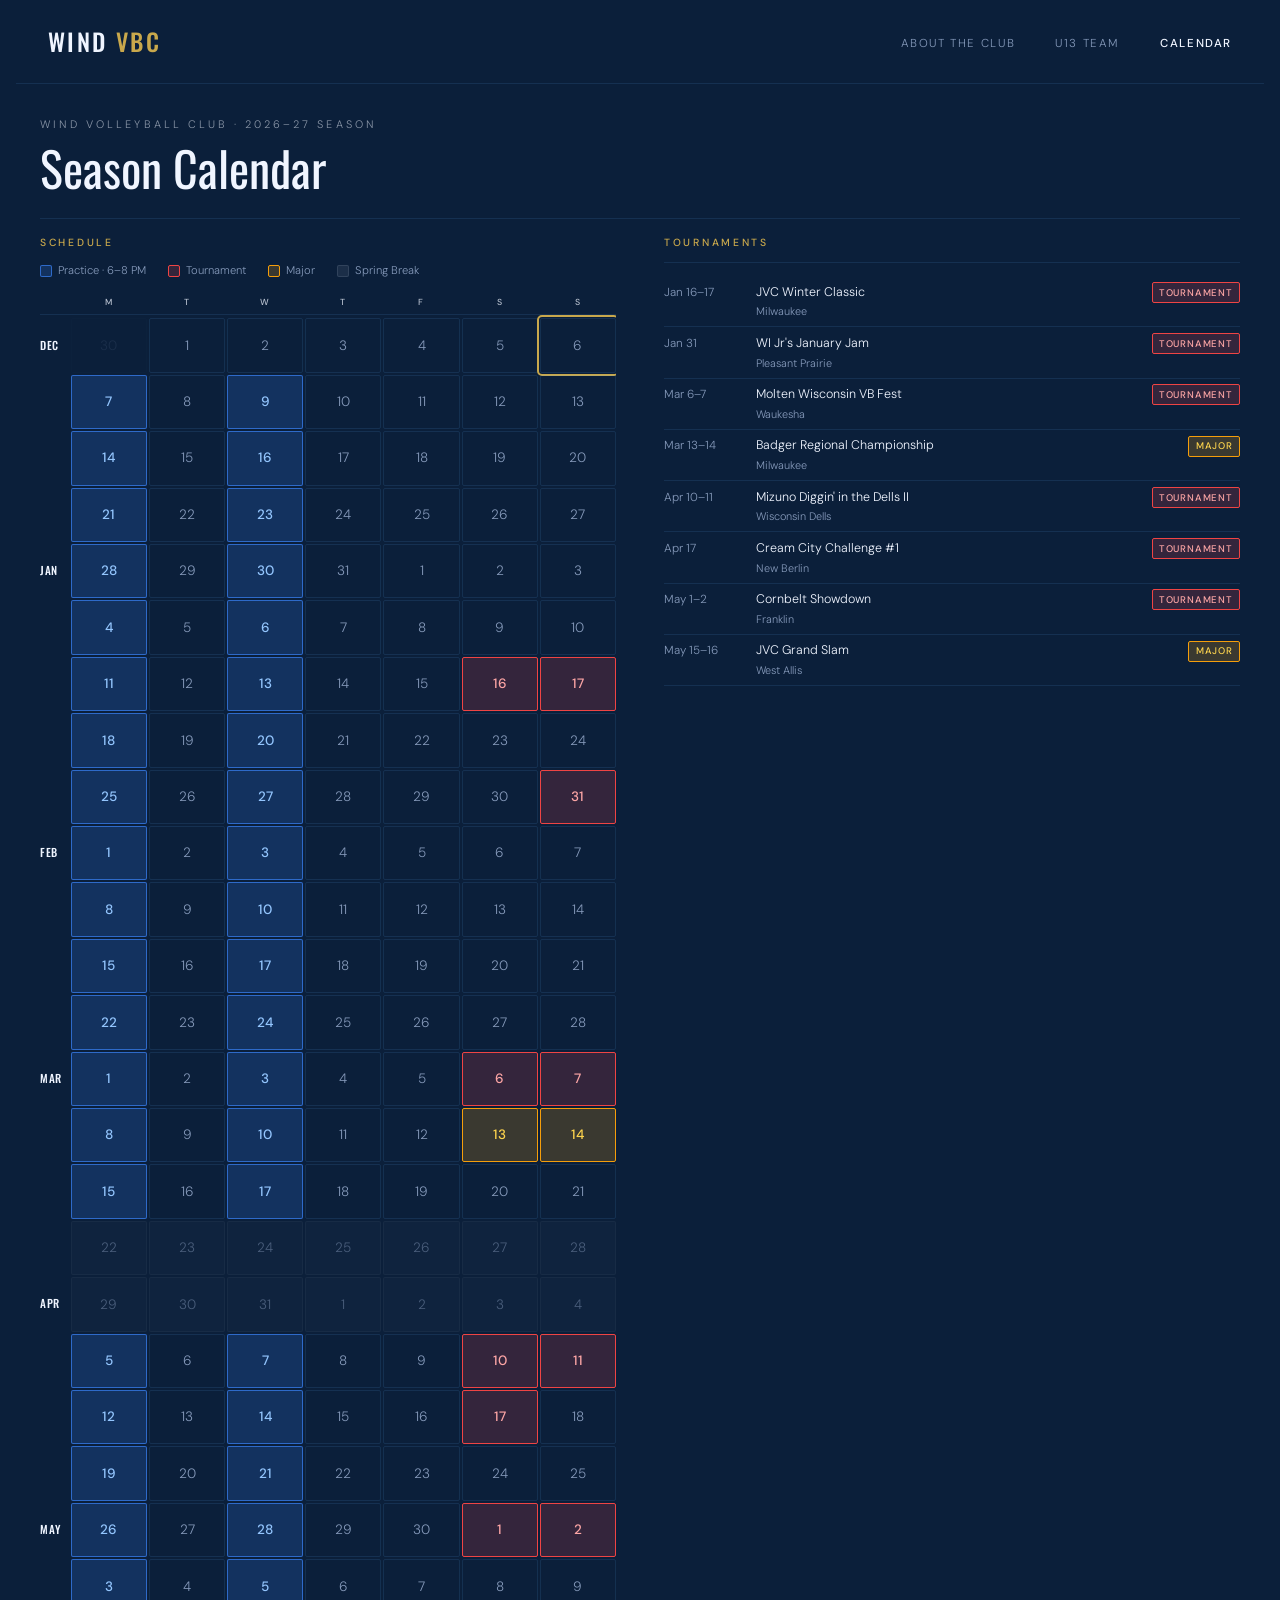
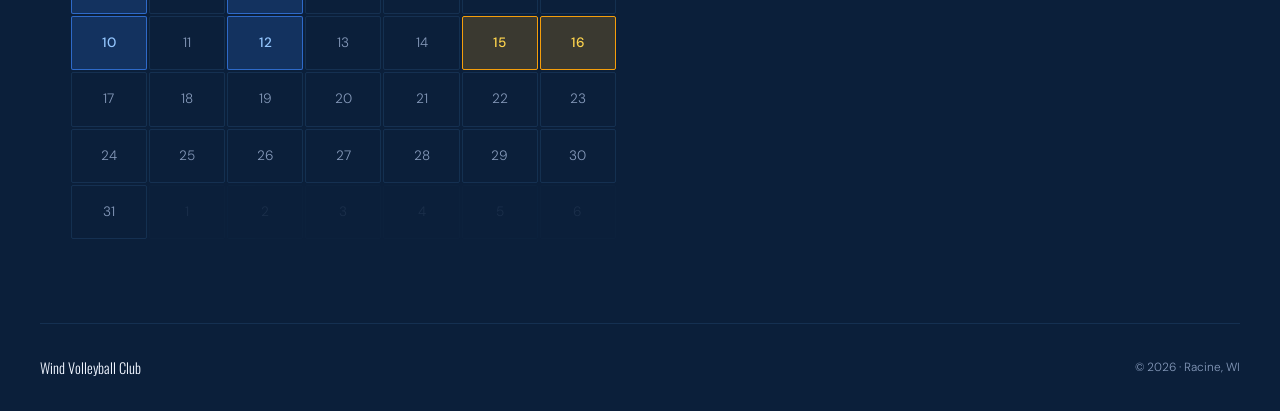
==== calendar.html @ 642daef9 "Add PWA support: installable app, offline cache, icons Adds a web app manifest, service worker, and " ====
<!DOCTYPE html>
<html lang="en">
<head>
  <meta charset="UTF-8" />
  <meta name="viewport" content="width=device-width, initial-scale=1.0" />
  <title>Wind VBC · Calendar</title>
  <!-- App install (home screen) -->
  <link rel="manifest" href="/manifest.webmanifest">
  <meta name="theme-color" content="#0b1f3a">
  <link rel="icon" type="image/svg+xml" href="favicon.svg">
  <link rel="apple-touch-icon" href="/apple-touch-icon.png">
  <meta name="apple-mobile-web-app-capable" content="yes">
  <meta name="mobile-web-app-capable" content="yes">
  <meta name="apple-mobile-web-app-title" content="Wind VBC">
  <meta name="apple-mobile-web-app-status-bar-style" content="black">
  <meta name="claude:viewport-fit-sides" content="cover">
  <link rel="preconnect" href="https://fonts.googleapis.com">
  <link href="https://fonts.googleapis.com/css2?family=Oswald:wght@300;400;500&family=DM+Sans:wght@300;400;500&display=swap" rel="stylesheet">
</head>
<body>

<style>
:root {
  --bg:     #0b1f3a;
  --surf:   #0d2448;
  --ink:    #f0f5ff;
  --muted:  rgba(200,220,255,.65);
  --rule:   rgba(90,172,245,.12);
  --accent: #c9a84c;
  --prac:   rgba(59,130,246,.2);
  --prac-text: #93c5fd;
  --prac-border: rgba(59,130,246,.7);
  --tour:   rgba(239,68,68,.18);
  --tour-text: #fca5a5;
  --tour-border: #ef4444;
  --major:  rgba(245,158,11,.2);
  --major-text: #fcd34d;
  --major-border: #f59e0b;
  color-scheme: dark;
}

*, *::before, *::after { box-sizing: border-box; margin: 0; padding: 0; }
html, body { height: 100%; }
body {
  background: var(--bg);
  color: var(--ink);
  font-family: 'DM Sans', system-ui, sans-serif;
  font-weight: 300;
  line-height: 1.6;
  padding-left: max(16px, env(safe-area-inset-left, 0px));
  padding-right: max(16px, env(safe-area-inset-right, 0px));
  padding-block: 0;
}

/* NAV */
nav {
  display: flex; align-items: center; justify-content: space-between;
  border-bottom: 1px solid var(--rule);
  position: sticky; top: env(safe-area-inset-top, 0px); z-index: 100;
  background: var(--bg);
  margin-left: max(-16px, calc(-1 * env(safe-area-inset-left, 0px)));
  margin-right: max(-16px, calc(-1 * env(safe-area-inset-right, 0px)));
  padding: 1.4rem max(2rem, env(safe-area-inset-left, 0px));
  padding-left: max(2rem, env(safe-area-inset-left, 0px));
  padding-right: max(2rem, env(safe-area-inset-right, 0px));
}
.nav-logo {
  font-family: 'Oswald', sans-serif;
  font-size: 1.5rem; font-weight: 500; letter-spacing: .1em;
  text-transform: uppercase;
  color: var(--ink); text-decoration: none;
}
.nav-logo span { color: var(--accent); }
.nav-links { display: flex; gap: 2.5rem; list-style: none; align-items: center; }
.nav-links a {
  font-size: .72rem; letter-spacing: .14em; text-transform: uppercase;
  text-decoration: none; color: var(--muted); transition: color .2s;
}
.nav-links a:hover { color: var(--ink); }
.nav-links a.active { color: var(--ink); font-weight: 500; }
.nav-toggle {
  display: none; flex-direction: column; gap: 5px;
  width: 1.8rem; height: 1.8rem; background: none; border: none; cursor: pointer;
}
.nav-toggle span {
  display: block; height: 1.5px; background: var(--ink); border-radius: 1px;
  transition: transform .25s, opacity .25s;
}
.nav-toggle.open span:nth-child(1) { transform: translateY(6.5px) rotate(45deg); }
.nav-toggle.open span:nth-child(2) { opacity: 0; }
.nav-toggle.open span:nth-child(3) { transform: translateY(-6.5px) rotate(-45deg); }
@media (max-width: 560px) {
  .nav-toggle { display: flex; }
  .nav-links {
    display: none; flex-direction: column; gap: 0;
    position: absolute; top: 100%; left: 0; right: 0;
    background: var(--bg); border-bottom: 1px solid var(--rule);
    padding: .5rem 0;
  }
  .nav-links.open { display: flex; }
  .nav-links li { width: 100%; }
  .nav-links a { display: block; padding: .8rem 2rem; }
}
/* LAYOUT */
.wrap { max-width: 1200px; margin: 0 auto; }
.main-grid {
  display: grid;
  grid-template-columns: 1fr 1fr;
  gap: 3rem;
  align-items: start;
}
@media (max-width: 760px) {
  .main-grid { grid-template-columns: 1fr; gap: 0; }
}

/* HERO */
.hero {
  padding: 2rem 0 1.5rem;
  border-bottom: 1px solid var(--rule);
}
.eyebrow {
  font-size: .68rem; letter-spacing: .28em; text-transform: uppercase;
  color: var(--ink); opacity: .55; margin-bottom: .6rem;
}
.hero-title {
  font-family: 'Oswald', sans-serif;
  font-size: clamp(2rem, 5vw, 3rem);
  font-weight: 400; line-height: 1.05;
  color: var(--ink);
  text-wrap: balance;
}

/* CONTENT */
.content { padding-block: 1rem 3rem; }

/* SECTION LABEL */
.section-label {
  font-size: .65rem; letter-spacing: .26em; text-transform: uppercase;
  color: var(--accent); margin-bottom: .7rem; font-weight: 500;
}

/* LEGEND */
.legend {
  display: flex; flex-wrap: wrap; gap: .3rem 1.4rem;
  margin-bottom: .8rem;
  font-size: .7rem; color: var(--muted); align-items: center;
}
.legend-item { display: flex; align-items: center; gap: .35rem; }
.legend-swatch { width: .75rem; height: .75rem; border-radius: 2px; flex-shrink: 0; }
.ls-prac  { background: var(--prac);  border: 1px solid var(--prac-border); }
.ls-tour  { background: var(--tour);  border: 1px solid var(--tour-border); }
.ls-major { background: var(--major); border: 1px solid var(--major-border); }
.ls-sb    { background: rgba(100,116,139,.18); border: 1px solid rgba(100,116,139,.3); }

/* CALENDAR CARD */
.cal-card {
  background: transparent;
  margin-bottom: 2rem;
}
.cal-inner { padding: 0; overflow-x: auto; }

.cal-hd-row {
  display: grid;
  grid-template-columns: 1.8rem repeat(7, minmax(0,1fr));
  gap: 2px;
  margin-bottom: 3px;
  border-bottom: 1px solid var(--rule);
  padding-bottom: 4px;
}
.cal-col-hd {
  font-size: .55rem; letter-spacing: .14em; text-transform: uppercase;
  color: var(--ink); font-weight: 500; text-align: center; padding: .1rem 0; opacity: .75;
}
.cal-grid {
  display: grid;
  grid-template-columns: 1.8rem repeat(7, minmax(0,1fr));
  gap: 2px;
  margin-bottom: 4px;
}
.cal-month-lbl {
  display: flex; align-items: center;
  font-family: 'Oswald', sans-serif; font-size: .7rem; font-weight: 500;
  color: var(--ink); letter-spacing: .06em; text-transform: uppercase;
}
.cal-cell {
  aspect-ratio: 7/5;
  display: flex; align-items: center; justify-content: center;
  border-radius: 2px;
  border: 1px solid var(--rule);
  font-size: clamp(.52rem, 1.2vw, .85rem);
  font-variant-numeric: tabular-nums;
  color: var(--muted);
  position: relative;
}
.cal-cell.out-range { opacity: .12; pointer-events: none; }
.cal-cell.spring-break { background: rgba(100,116,139,.1); border-color: rgba(100,116,139,.2); opacity: .5; }
.cal-cell.practice { background: var(--prac); color: var(--prac-text); border-color: var(--prac-border); font-weight: 500; }
.cal-cell.tournament { background: var(--tour); color: var(--tour-text); border: 1px solid var(--tour-border); font-weight: 500; }
.cal-cell.major { background: var(--major); color: var(--major-text); border: 1px solid var(--major-border); font-weight: 500; }
.cal-cell.today-cell { outline: 2px solid var(--accent); outline-offset: 1px; }

.cal-cell[data-tip] { cursor: default; }
.cal-cell[data-tip]:hover::after {
  content: attr(data-tip);
  position: absolute;
  top: calc(100% + 5px); left: 50%;
  transform: translateX(-50%);
  background: var(--bg); color: var(--ink);
  border: 1px solid var(--rule);
  font-size: .65rem; font-family: 'DM Sans', sans-serif; font-weight: 400;
  white-space: nowrap; padding: .25rem .5rem;
  border-radius: 2px; z-index: 20; pointer-events: none;
}

/* TOURNAMENT LIST */
.event-list { border-top: 1px solid var(--rule); padding-top: .8rem; margin-bottom: 2rem; }
.event-row {
  display: flex; align-items: baseline; gap: .75rem;
  padding: .35rem 0; border-bottom: 1px solid var(--rule); font-size: .78rem;
}
.event-date { min-width: 5rem; font-variant-numeric: tabular-nums; color: var(--muted); font-size: .73rem; flex-shrink: 0; }
.event-name { flex: 1; color: var(--ink); }
.event-city { display: block; font-size: .68rem; color: var(--muted); margin-top: .05rem; }
.event-badge {
  font-size: .6rem; font-weight: 500; letter-spacing: .08em; text-transform: uppercase;
  padding: .12rem .4rem; border-radius: 2px; flex-shrink: 0;
}
.badge-tour  { background: var(--tour);  color: var(--tour-text);  border: 1px solid var(--tour-border); }
.badge-major { background: var(--major); color: var(--major-text); border: 1px solid var(--major-border); }

/* FOOTER */
footer {
  border-top: 1px solid var(--rule); padding: 2rem 0;
  font-size: .74rem; color: var(--muted);
  display: flex; justify-content: space-between; align-items: center; flex-wrap: wrap; gap: .5rem;
}
.footer-logo { font-family: 'Oswald', sans-serif; font-size: .9rem; color: var(--ink); }
</style>

<nav>
  <a href="index.html" class="nav-logo">Wind<span> VBC</span></a>
  <button class="nav-toggle" id="navToggle" aria-label="Menu">
    <span></span><span></span><span></span>
  </button>
  <ul class="nav-links" id="navLinks">
    <li><a href="index.html">About the Club</a></li>
    <li><a href="team.html">U13 Team</a></li>
    <li><a href="calendar.html" class="active">Calendar</a></li>
  </ul>
</nav>

<div class="wrap">
  <div class="hero">
    <p class="eyebrow">Wind Volleyball Club · 2026–27 Season</p>
    <h1 class="hero-title">Season Calendar</h1>
  </div>

  <div class="content">
    <div class="main-grid">
      <div class="col-left">
        <p class="section-label">Schedule</p>
        <div class="legend">
          <span class="legend-item"><span class="legend-swatch ls-prac"></span>Practice · 6–8 PM</span>
          <span class="legend-item"><span class="legend-swatch ls-tour"></span>Tournament</span>
          <span class="legend-item"><span class="legend-swatch ls-major"></span>Major</span>
          <span class="legend-item"><span class="legend-swatch ls-sb"></span>Spring Break</span>
        </div>
        <div class="cal-card">
          <div class="cal-inner">
            <div class="cal-hd-row" id="cal-hd"></div>
            <div class="cal-grid" id="cal"></div>
          </div>
        </div>
      </div>

      <div class="col-right">
        <p class="section-label">Tournaments</p>
        <div class="event-list" id="event-rows"></div>
      </div>
    </div>
  </div>

  <footer>
    <span class="footer-logo">Wind Volleyball Club</span>
    <span>© 2026 · Racine, WI</span>
  </footer>
</div>

<script>
  const toggle = document.getElementById('navToggle');
  const navLinks = document.getElementById('navLinks');
  toggle.addEventListener('click', () => {
    toggle.classList.toggle('open');
    navLinks.classList.toggle('open');
  });

  const MON = ['Jan','Feb','Mar','Apr','May','Jun','Jul','Aug','Sep','Oct','Nov','Dec'];

  const PRAC_SET = new Set([
    '2026-12-07','2026-12-09','2026-12-14','2026-12-16',
    '2026-12-21','2026-12-23','2026-12-28','2026-12-30',
    '2027-01-04','2027-01-06','2027-01-11','2027-01-13',
    '2027-01-18','2027-01-20','2027-01-25','2027-01-27',
    '2027-02-01','2027-02-03','2027-02-08','2027-02-10',
    '2027-02-15','2027-02-17','2027-02-22','2027-02-24',
    '2027-03-01','2027-03-03','2027-03-08','2027-03-10',
    '2027-03-15','2027-03-17',
    '2027-04-05','2027-04-07','2027-04-12','2027-04-14',
    '2027-04-19','2027-04-21','2027-04-26','2027-04-28',
    '2027-05-03','2027-05-05','2027-05-10','2027-05-12',
  ]);

  const TOURNAMENTS = [
    { name: 'JVC Winter Classic',             start: '2027-01-16', end: '2027-01-17', major: false, city: 'Milwaukee' },
    { name: "WI Jr's January Jam",            start: '2027-01-31', end: '2027-01-31', major: false, city: 'Pleasant Prairie' },
    { name: 'Molten Wisconsin VB Fest',       start: '2027-03-06', end: '2027-03-07', major: false, city: 'Waukesha' },
    { name: 'Badger Regional Championship',   start: '2027-03-13', end: '2027-03-14', major: true,  city: 'Milwaukee' },
    { name: "Mizuno Diggin' in the Dells II", start: '2027-04-10', end: '2027-04-11', major: false, city: 'Wisconsin Dells' },
    { name: 'Cream City Challenge #1',        start: '2027-04-17', end: '2027-04-17', major: false, city: 'New Berlin' },
    { name: 'Cornbelt Showdown',              start: '2027-05-01', end: '2027-05-02', major: false, city: 'Franklin' },
    { name: 'JVC Grand Slam',                 start: '2027-05-15', end: '2027-05-16', major: true,  city: 'West Allis' },
  ];

  function pdate(s) { return new Date(s + 'T12:00:00'); }
  function fmt(d) {
    return d.getFullYear() + '-' +
      String(d.getMonth()+1).padStart(2,'0') + '-' +
      String(d.getDate()).padStart(2,'0');
  }

  const TMAP = new Map();
  for (const t of TOURNAMENTS) {
    const s = pdate(t.start), e = pdate(t.end);
    for (const d = new Date(s); d <= e; d.setDate(d.getDate()+1)) TMAP.set(fmt(d), t);
  }

  const TODAY = fmt(new Date());

  function inSeason(m, y) {
    return (m === 11 && y === 2026) || (m >= 0 && m <= 4 && y === 2027);
  }

  function render() {
    document.getElementById('cal-hd').innerHTML =
      '<div></div>' + ['M','T','W','T','F','S','S'].map(d =>
        `<div class="cal-col-hd">${d}</div>`).join('');

    const cal = document.getElementById('cal');
    const calStart = pdate('2026-11-30');
    const calEnd   = pdate('2027-06-06');
    const labeled  = new Set();
    const cur = new Date(calStart);
    let html = '';

    while (cur <= calEnd) {
      const days = [];
      for (let i = 0; i < 7; i++) {
        const d = new Date(cur); d.setDate(d.getDate() + i); days.push(d);
      }

      let rowLabel = '';
      for (const d of days) {
        const m = d.getMonth(), y = d.getFullYear();
        if (inSeason(m, y) && d.getDate() === 1) {
          const key = m + '_' + y;
          if (!labeled.has(key)) { rowLabel = MON[m]; labeled.add(key); }
          break;
        }
      }
      html += rowLabel ? `<div class="cal-month-lbl">${rowLabel}</div>` : '<div></div>';

      for (const d of days) {
        const ds = fmt(d);
        const m = d.getMonth(), y = d.getFullYear();
        const active = inSeason(m, y);
        let cls = 'cal-cell', tip = '';

        if (!active) {
          cls += ' out-range';
        } else if (ds >= '2027-03-22' && ds <= '2027-04-04') {
          cls += ' spring-break'; tip = 'Spring Break';
        } else if (PRAC_SET.has(ds)) {
          cls += ' practice'; tip = 'Practice';
        } else if (TMAP.has(ds)) {
          const t = TMAP.get(ds);
          cls += t.major ? ' major' : ' tournament';
          tip = t.name;
        }
        if (ds === TODAY) cls += ' today-cell';

        const ta = tip ? ` data-tip="${tip}"` : '';
        html += `<div class="${cls}"${ta}>${d.getDate()}</div>`;
      }
      cur.setDate(cur.getDate() + 7);
    }
    cal.innerHTML = html;

    let evHtml = '';
    for (const t of TOURNAMENTS) {
      const s = pdate(t.start), e = pdate(t.end);
      const m1 = MON[s.getMonth()], m2 = MON[e.getMonth()];
      const d1 = s.getDate(), d2 = e.getDate();
      const dateStr = t.start === t.end
        ? `${m1} ${d1}`
        : m1 === m2 ? `${m1} ${d1}–${d2}` : `${m1} ${d1} – ${m2} ${d2}`;
      const bc = t.major ? 'badge-major' : 'badge-tour';
      const bl = t.major ? 'Major' : 'Tournament';
      evHtml += `<div class="event-row">
        <span class="event-date">${dateStr}</span>
        <span class="event-name">${t.name}<span class="event-city">${t.city}</span></span>
        <span class="event-badge ${bc}">${bl}</span>
      </div>`;
    }
    document.getElementById('event-rows').innerHTML = evHtml;
  }

  render();
</script>

<script>
  // Lets families install the site as an app and open it offline (see sw.js)
  if ("serviceWorker" in navigator) addEventListener("load", () => navigator.serviceWorker.register("/sw.js").catch(() => {}));
</script>
</body>
</html>
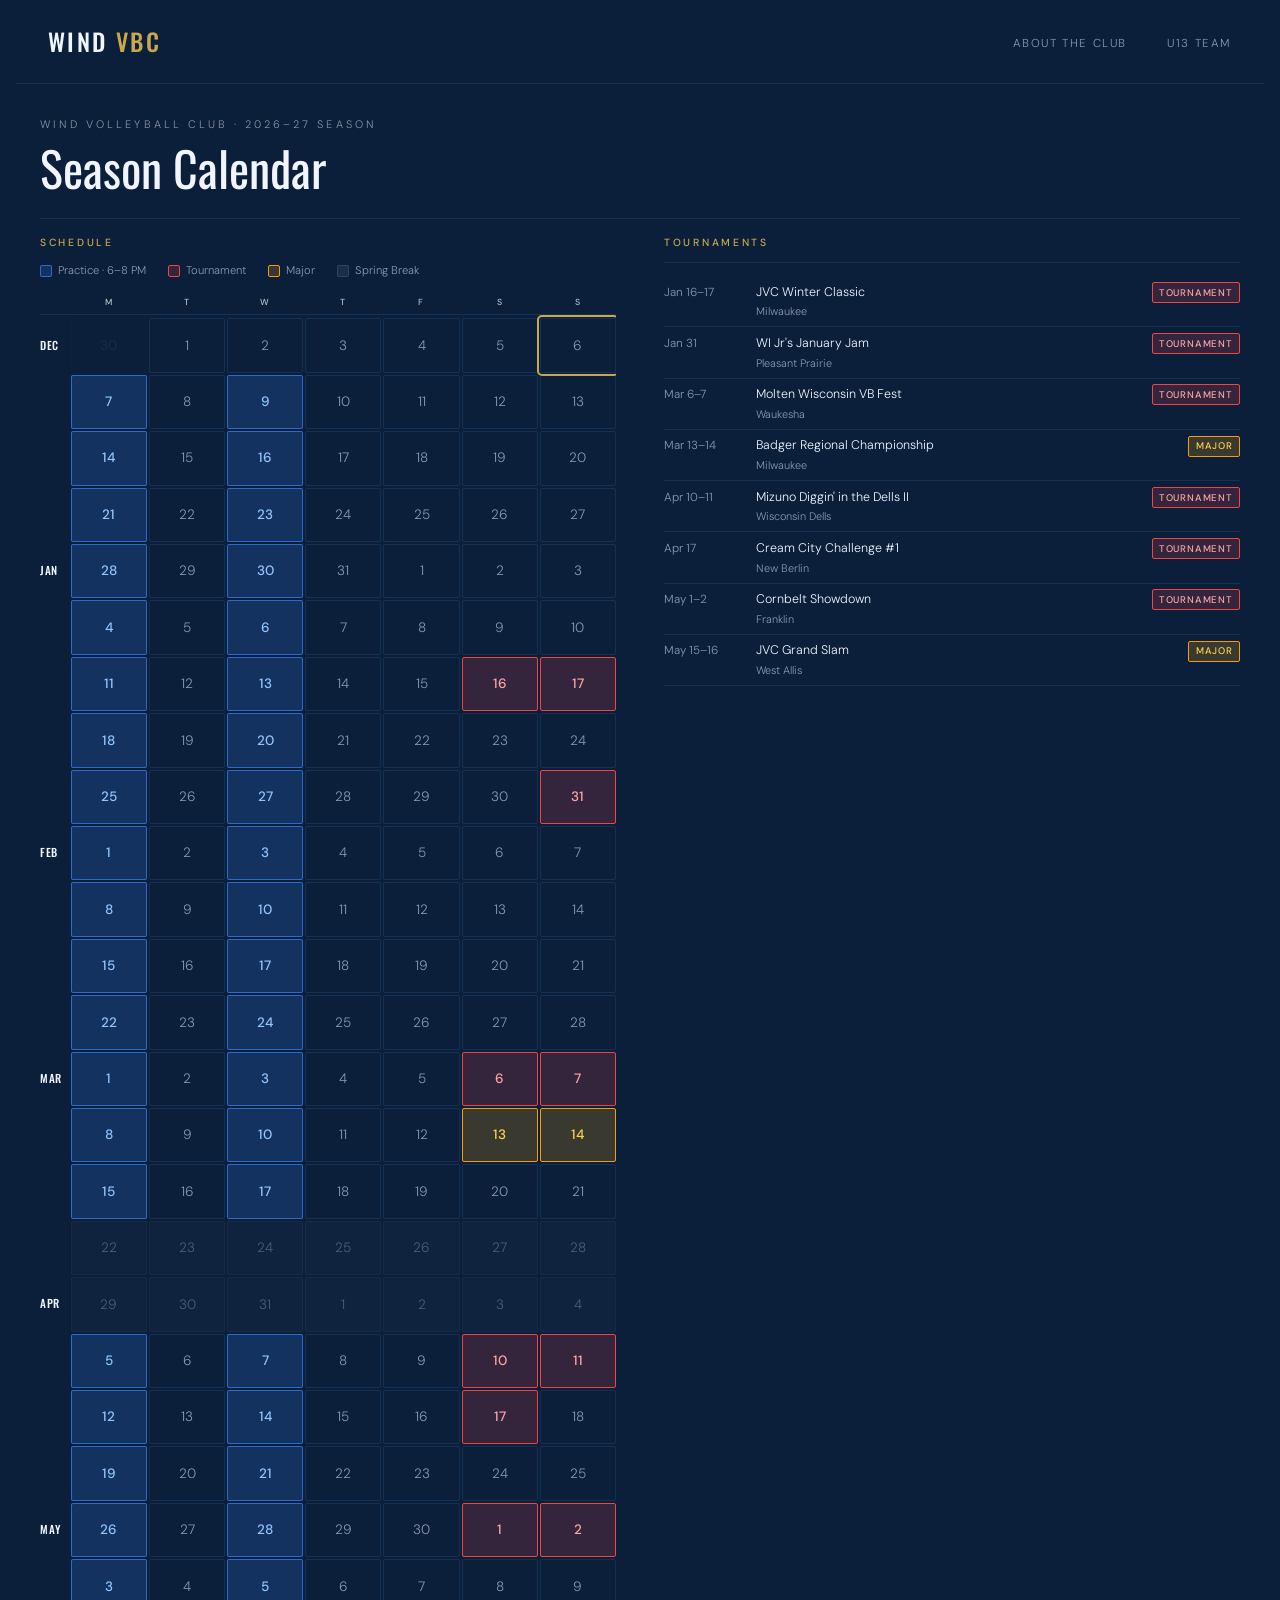
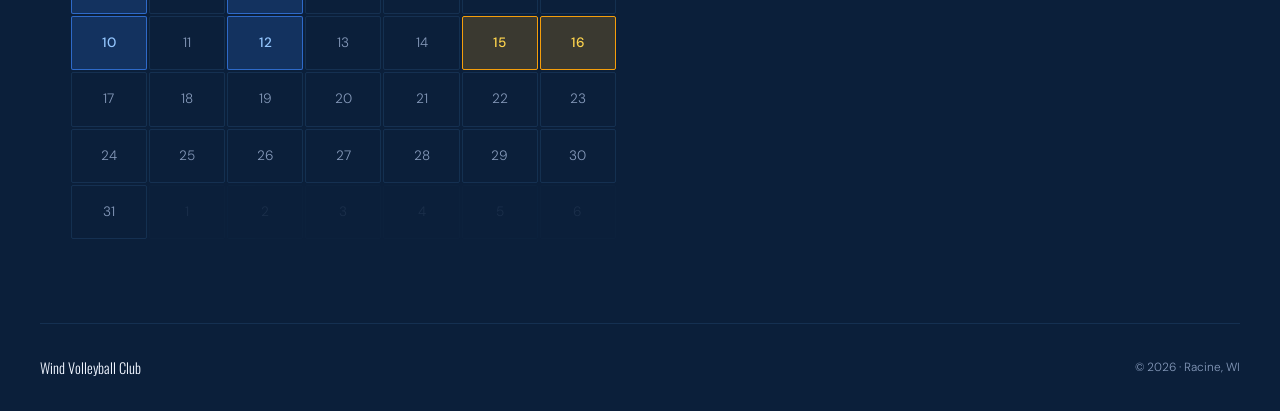
==== commit 160d5ec3: "Unify nav to two links on all pages: About the Club + U13 Team Co-Authored-By: Claude Sonnet 4.6 <no" ====
--- a/calendar.html
+++ b/calendar.html
@@ -245,7 +245,6 @@
   <ul class="nav-links" id="navLinks">
     <li><a href="index.html">About the Club</a></li>
     <li><a href="team.html">U13 Team</a></li>
-    <li><a href="calendar.html" class="active">Calendar</a></li>
   </ul>
 </nav>
 
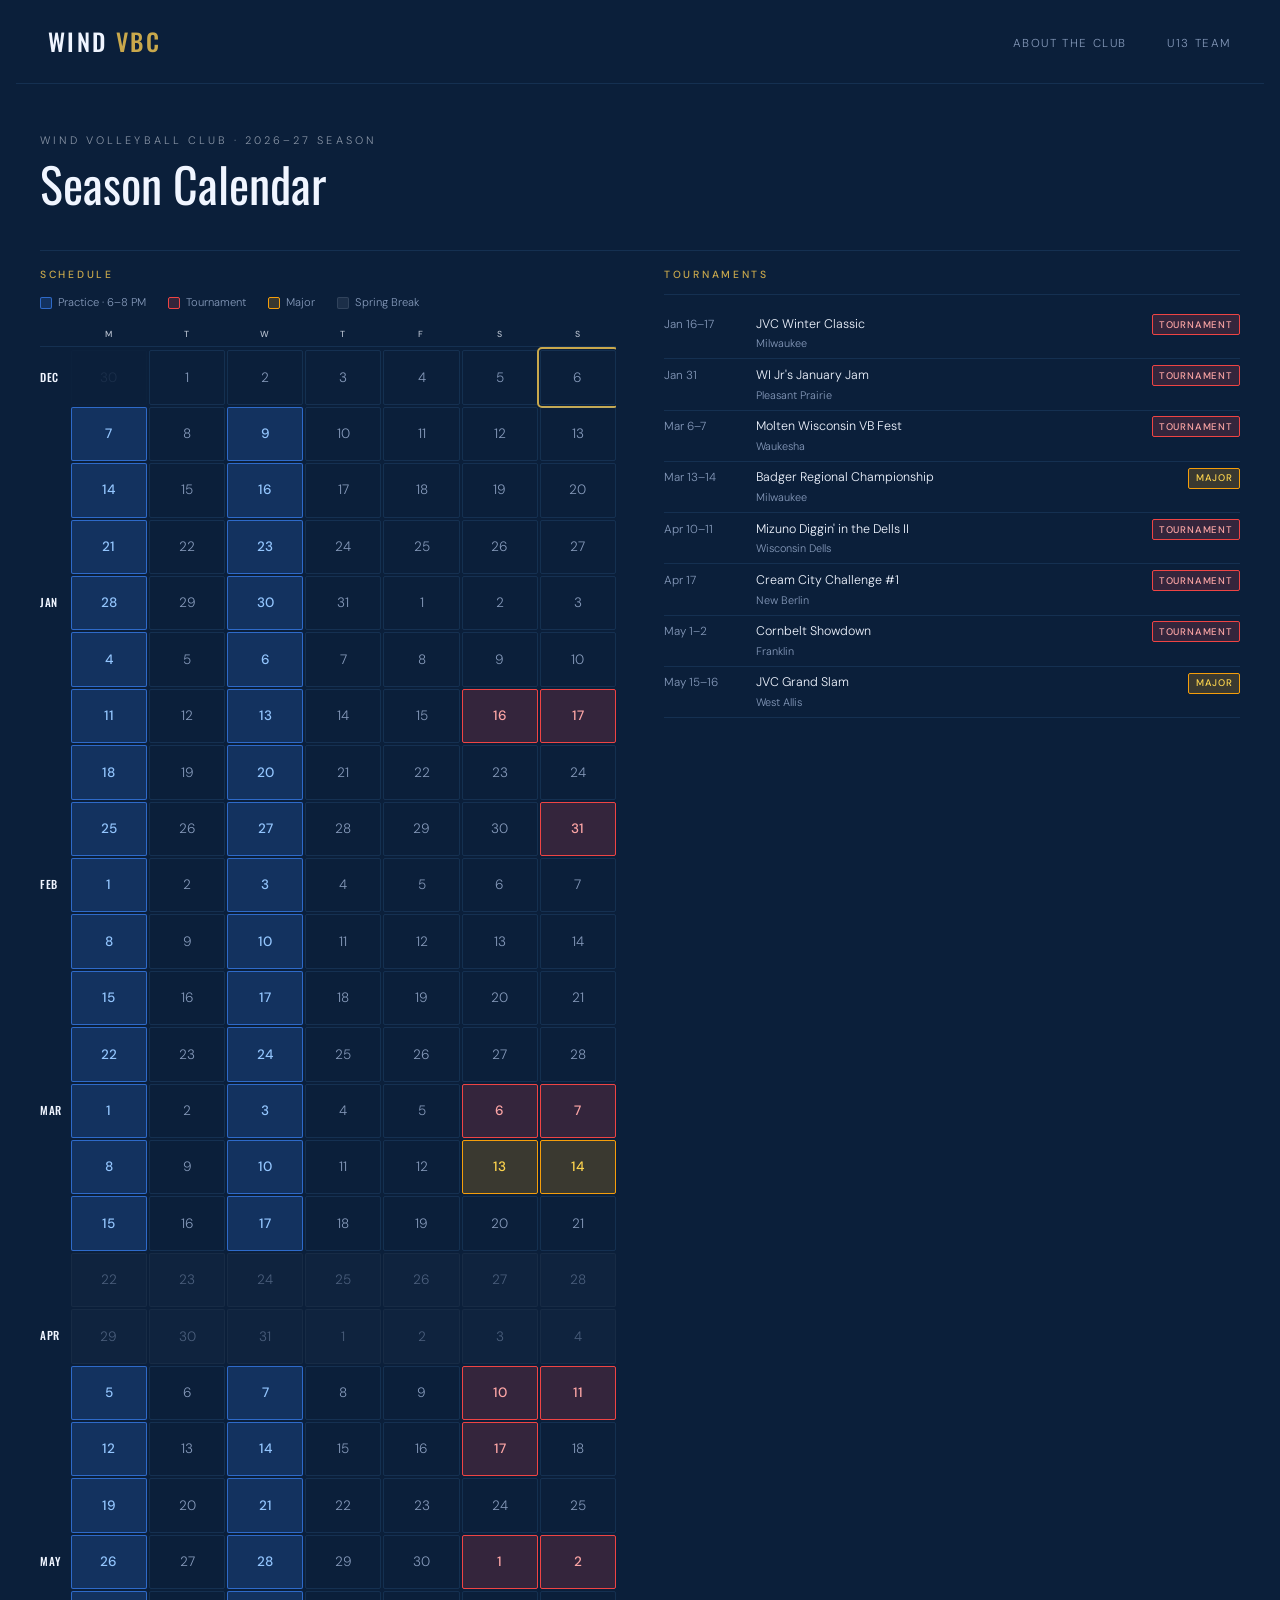
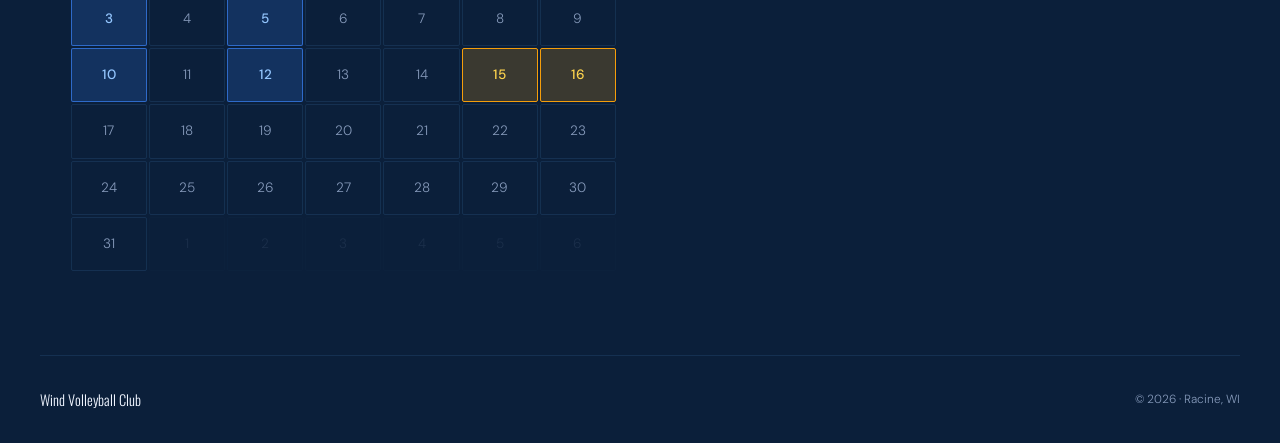
==== commit 54d22065: "Unify hero/page-header top padding across all pages Standardizes to 3rem top / 2.5rem bottom on desk" ====
--- a/calendar.html
+++ b/calendar.html
@@ -115,8 +115,11 @@
 
 /* HERO */
 .hero {
-  padding: 2rem 0 1.5rem;
+  padding: 3rem 0 2.5rem;
   border-bottom: 1px solid var(--rule);
+}
+@media (max-width: 560px) {
+  .hero { padding: 1.5rem 0 1.25rem; }
 }
 .eyebrow {
   font-size: .68rem; letter-spacing: .28em; text-transform: uppercase;
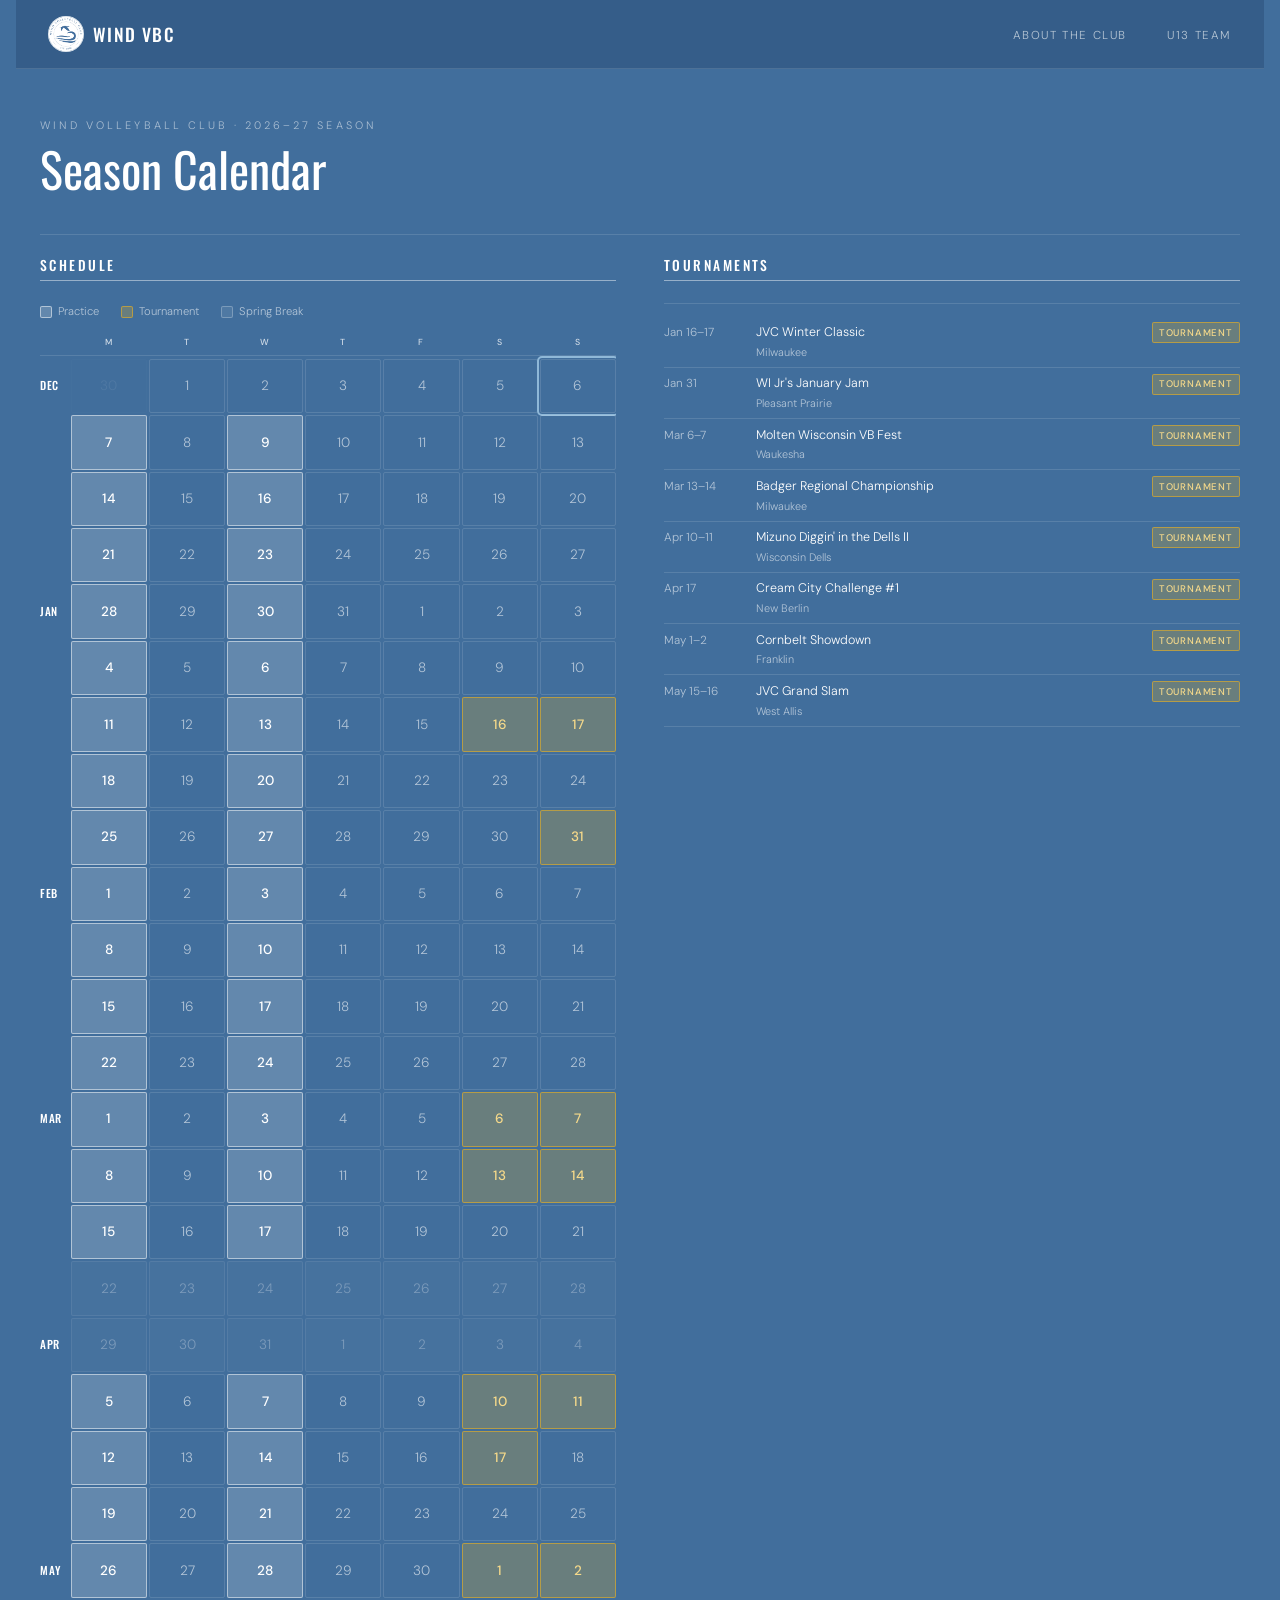
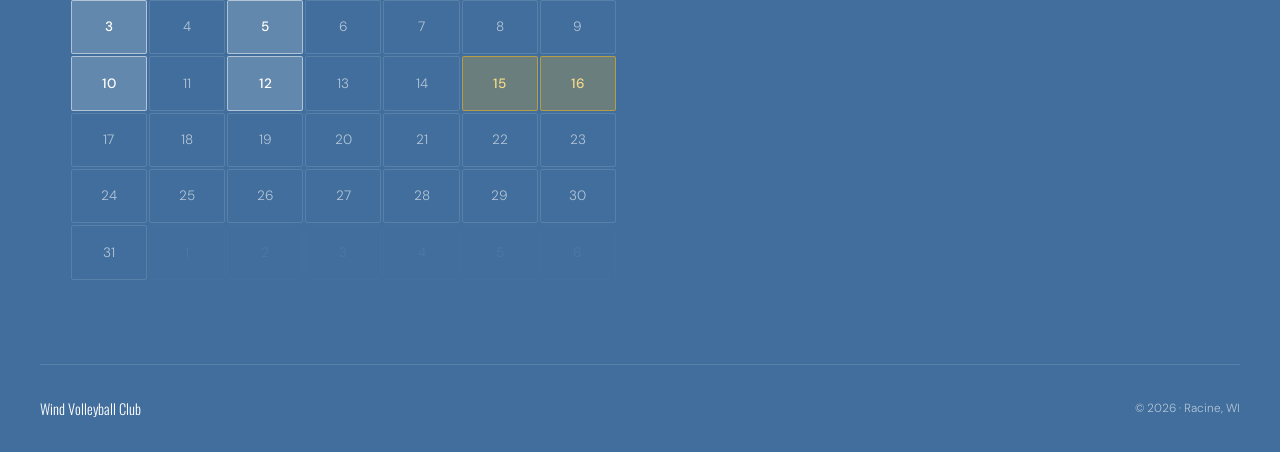
==== commit b53dce56: "Apply blue theme redesign with club logo Introduces a shared theme.css with the new medium-blue pale" ====
--- a/calendar.html
+++ b/calendar.html
@@ -4,9 +4,8 @@
   <meta charset="UTF-8" />
   <meta name="viewport" content="width=device-width, initial-scale=1.0" />
   <title>Wind VBC · Calendar</title>
-  <!-- App install (home screen) -->
   <link rel="manifest" href="/manifest.webmanifest">
-  <meta name="theme-color" content="#0b1f3a">
+  <meta name="theme-color" content="#416E9C">
   <link rel="icon" type="image/svg+xml" href="favicon.svg">
   <link rel="apple-touch-icon" href="/apple-touch-icon.png">
   <meta name="apple-mobile-web-app-capable" content="yes">
@@ -14,93 +13,19 @@
   <meta name="apple-mobile-web-app-title" content="Wind VBC">
   <meta name="apple-mobile-web-app-status-bar-style" content="black">
   <meta name="claude:viewport-fit-sides" content="cover">
-  <link rel="preconnect" href="https://fonts.googleapis.com">
-  <link href="https://fonts.googleapis.com/css2?family=Oswald:wght@300;400;500&family=DM+Sans:wght@300;400;500&display=swap" rel="stylesheet">
+  <link rel="stylesheet" href="theme.css">
 </head>
 <body>
 
 <style>
-:root {
-  --bg:     #0b1f3a;
-  --surf:   #0d2448;
-  --ink:    #f0f5ff;
-  --muted:  rgba(200,220,255,.65);
-  --rule:   rgba(90,172,245,.12);
-  --accent: #c9a84c;
-  --prac:   rgba(59,130,246,.2);
-  --prac-text: #93c5fd;
-  --prac-border: rgba(59,130,246,.7);
-  --tour:   rgba(239,68,68,.18);
-  --tour-text: #fca5a5;
-  --tour-border: #ef4444;
-  --major:  rgba(245,158,11,.2);
-  --major-text: #fcd34d;
-  --major-border: #f59e0b;
-  color-scheme: dark;
-}
-
 *, *::before, *::after { box-sizing: border-box; margin: 0; padding: 0; }
 html, body { height: 100%; }
 body {
-  background: var(--bg);
-  color: var(--ink);
-  font-family: 'DM Sans', system-ui, sans-serif;
-  font-weight: 300;
-  line-height: 1.6;
   padding-left: max(16px, env(safe-area-inset-left, 0px));
   padding-right: max(16px, env(safe-area-inset-right, 0px));
   padding-block: 0;
 }
 
-/* NAV */
-nav {
-  display: flex; align-items: center; justify-content: space-between;
-  border-bottom: 1px solid var(--rule);
-  position: sticky; top: env(safe-area-inset-top, 0px); z-index: 100;
-  background: var(--bg);
-  margin-left: max(-16px, calc(-1 * env(safe-area-inset-left, 0px)));
-  margin-right: max(-16px, calc(-1 * env(safe-area-inset-right, 0px)));
-  padding: 1.4rem max(2rem, env(safe-area-inset-left, 0px));
-  padding-left: max(2rem, env(safe-area-inset-left, 0px));
-  padding-right: max(2rem, env(safe-area-inset-right, 0px));
-}
-.nav-logo {
-  font-family: 'Oswald', sans-serif;
-  font-size: 1.5rem; font-weight: 500; letter-spacing: .1em;
-  text-transform: uppercase;
-  color: var(--ink); text-decoration: none;
-}
-.nav-logo span { color: var(--accent); }
-.nav-links { display: flex; gap: 2.5rem; list-style: none; align-items: center; }
-.nav-links a {
-  font-size: .72rem; letter-spacing: .14em; text-transform: uppercase;
-  text-decoration: none; color: var(--muted); transition: color .2s;
-}
-.nav-links a:hover { color: var(--ink); }
-.nav-links a.active { color: var(--ink); font-weight: 500; }
-.nav-toggle {
-  display: none; flex-direction: column; gap: 5px;
-  width: 1.8rem; height: 1.8rem; background: none; border: none; cursor: pointer;
-}
-.nav-toggle span {
-  display: block; height: 1.5px; background: var(--ink); border-radius: 1px;
-  transition: transform .25s, opacity .25s;
-}
-.nav-toggle.open span:nth-child(1) { transform: translateY(6.5px) rotate(45deg); }
-.nav-toggle.open span:nth-child(2) { opacity: 0; }
-.nav-toggle.open span:nth-child(3) { transform: translateY(-6.5px) rotate(-45deg); }
-@media (max-width: 560px) {
-  .nav-toggle { display: flex; }
-  .nav-links {
-    display: none; flex-direction: column; gap: 0;
-    position: absolute; top: 100%; left: 0; right: 0;
-    background: var(--bg); border-bottom: 1px solid var(--rule);
-    padding: .5rem 0;
-  }
-  .nav-links.open { display: flex; }
-  .nav-links li { width: 100%; }
-  .nav-links a { display: block; padding: .8rem 2rem; }
-}
 /* LAYOUT */
 .wrap { max-width: 1200px; margin: 0 auto; }
 .main-grid {
@@ -118,9 +43,6 @@
   padding: 3rem 0 2.5rem;
   border-bottom: 1px solid var(--rule);
 }
-@media (max-width: 560px) {
-  .hero { padding: 1.5rem 0 1.25rem; }
-}
 .eyebrow {
   font-size: .68rem; letter-spacing: .28em; text-transform: uppercase;
   color: var(--ink); opacity: .55; margin-bottom: .6rem;
@@ -132,15 +54,15 @@
   color: var(--ink);
   text-wrap: balance;
 }
+@media (max-width: 560px) {
+  .hero { padding: 1.5rem 0 1.25rem; }
+}
 
 /* CONTENT */
 .content { padding-block: 1rem 3rem; }
 
-/* SECTION LABEL */
-.section-label {
-  font-size: .65rem; letter-spacing: .26em; text-transform: uppercase;
-  color: var(--accent); margin-bottom: .7rem; font-weight: 500;
-}
+/* SECTION LABEL — override theme default margin for calendar layout */
+.section-label { margin-bottom: 1.4rem; }
 
 /* LEGEND */
 .legend {
@@ -153,7 +75,7 @@
 .ls-prac  { background: var(--prac);  border: 1px solid var(--prac-border); }
 .ls-tour  { background: var(--tour);  border: 1px solid var(--tour-border); }
 .ls-major { background: var(--major); border: 1px solid var(--major-border); }
-.ls-sb    { background: rgba(100,116,139,.18); border: 1px solid rgba(100,116,139,.3); }
+.ls-sb    { background: rgba(255,255,255,.08); border: 1px solid rgba(255,255,255,.25); }
 
 /* CALENDAR CARD */
 .cal-card {
@@ -196,7 +118,7 @@
   position: relative;
 }
 .cal-cell.out-range { opacity: .12; pointer-events: none; }
-.cal-cell.spring-break { background: rgba(100,116,139,.1); border-color: rgba(100,116,139,.2); opacity: .5; }
+.cal-cell.spring-break { background: rgba(255,255,255,.06); border-color: rgba(255,255,255,.15); opacity: .5; }
 .cal-cell.practice { background: var(--prac); color: var(--prac-text); border-color: var(--prac-border); font-weight: 500; }
 .cal-cell.tournament { background: var(--tour); color: var(--tour-text); border: 1px solid var(--tour-border); font-weight: 500; }
 .cal-cell.major { background: var(--major); color: var(--major-text); border: 1px solid var(--major-border); font-weight: 500; }
@@ -228,8 +150,7 @@
   font-size: .6rem; font-weight: 500; letter-spacing: .08em; text-transform: uppercase;
   padding: .12rem .4rem; border-radius: 2px; flex-shrink: 0;
 }
-.badge-tour  { background: var(--tour);  color: var(--tour-text);  border: 1px solid var(--tour-border); }
-.badge-major { background: var(--major); color: var(--major-text); border: 1px solid var(--major-border); }
+.badge-tour, .badge-major { background: var(--tour); color: var(--tour-text); border: 1px solid var(--tour-border); }
 
 /* FOOTER */
 footer {
@@ -241,7 +162,10 @@
 </style>
 
 <nav>
-  <a href="index.html" class="nav-logo">Wind<span> VBC</span></a>
+  <a href="index.html" class="nav-logo">
+    <img src="logo.jpg" alt="Wind VBC">
+    <span class="nav-logo-text">Wind VBC</span>
+  </a>
   <button class="nav-toggle" id="navToggle" aria-label="Menu">
     <span></span><span></span><span></span>
   </button>
@@ -262,9 +186,8 @@
       <div class="col-left">
         <p class="section-label">Schedule</p>
         <div class="legend">
-          <span class="legend-item"><span class="legend-swatch ls-prac"></span>Practice · 6–8 PM</span>
+          <span class="legend-item"><span class="legend-swatch ls-prac"></span>Practice</span>
           <span class="legend-item"><span class="legend-swatch ls-tour"></span>Tournament</span>
-          <span class="legend-item"><span class="legend-swatch ls-major"></span>Major</span>
           <span class="legend-item"><span class="legend-swatch ls-sb"></span>Spring Break</span>
         </div>
         <div class="cal-card">
@@ -405,12 +328,10 @@
       const dateStr = t.start === t.end
         ? `${m1} ${d1}`
         : m1 === m2 ? `${m1} ${d1}–${d2}` : `${m1} ${d1} – ${m2} ${d2}`;
-      const bc = t.major ? 'badge-major' : 'badge-tour';
-      const bl = t.major ? 'Major' : 'Tournament';
       evHtml += `<div class="event-row">
         <span class="event-date">${dateStr}</span>
         <span class="event-name">${t.name}<span class="event-city">${t.city}</span></span>
-        <span class="event-badge ${bc}">${bl}</span>
+        <span class="event-badge badge-tour">Tournament</span>
       </div>`;
     }
     document.getElementById('event-rows').innerHTML = evHtml;
@@ -420,7 +341,6 @@
 </script>
 
 <script>
-  // Lets families install the site as an app and open it offline (see sw.js)
   if ("serviceWorker" in navigator) addEventListener("load", () => navigator.serviceWorker.register("/sw.js").catch(() => {}));
 </script>
 </body>
--- a/theme.css
+++ b/theme.css
@@ -0,0 +1,155 @@
+/* ============================================================
+   Wind VBC – Theme System
+   Single light theme derived from the club logo palette.
+   All pages link this file; theme.js is not used.
+   ============================================================ */
+
+/* –– Fonts –– */
+@import url('https://fonts.googleapis.com/css2?family=Oswald:wght@300;400;500;600&family=DM+Sans:ital,wght@0,300;0,400;0,500;1,300&display=swap');
+
+/* –– Reset –– */
+*, *::before, *::after { box-sizing: border-box; margin: 0; padding: 0; }
+html { scroll-behavior: smooth; }
+
+/* –– Tokens –– */
+:root {
+  /* Core */
+  --bg:           #416E9C;
+  --surf:         #3a6490;
+  --surf2:        #345a82;
+  --ink:          #ffffff;
+  --muted:        rgba(255,255,255,.6);
+  --rule:         rgba(255,255,255,.12);
+  --rule-solid:   rgba(255,255,255,.25);
+
+  /* Brand blues */
+  --accent:       #8fb8d8;   /* light tint – readable on blue bg */
+  --accent-dark:  #ffffff;   /* headings/labels on blue bg */
+  --sky:          #6a9ec8;   /* lighter tint for secondary UI */
+  --blue:         #416E9C;
+  --blue-dim:     rgba(255,255,255,.1);
+
+  /* RGB components for rgba() usage */
+  --accent-r: 143; --accent-g: 184; --accent-b: 216;
+
+  /* Nav / surface */
+  --nav-bg:       #1B3A5C;
+  --card-bg:      rgba(27,58,92,.3);
+  --card-border:  rgba(255,255,255,.18);
+  --card-accent:  #1B3A5C;               /* left stripe on buttons (practice navy) */
+  --tour-accent:  #d4a830;               /* tournament gold */
+  --major-accent: #d4b060;
+
+  /* Status */
+  --win:          #2e7d52;
+  --win-bg:       rgba(46,125,82,.1);
+  --win-border:   rgba(46,125,82,.3);
+  --loss:         #b94040;
+  --loss-bg:      rgba(185,64,64,.1);
+  --loss-border:  rgba(185,64,64,.3);
+  --work:         #8a6a00;
+  --work-bg:      rgba(138,106,0,.1);
+  --work-border:  rgba(138,106,0,.3);
+  --next-bg:      rgba(65,110,156,.1);
+  --next-border:  rgba(65,110,156,.3);
+  --next-ink:     #1B3A5C;
+
+  /* Calendar event types – tuned for blue page background */
+  --prac:         rgba(255,255,255,.18);
+  --prac-text:    #ffffff;
+  --prac-border:  rgba(255,255,255,.5);
+  --tour:         rgba(212,168,48,.28);
+  --tour-text:    #f5d98a;
+  --tour-border:  rgba(212,168,48,.7);
+  --major:        rgba(212,168,48,.28);
+  --major-text:   #f5d98a;
+  --major-border: rgba(212,168,48,.7);
+
+  /* Practices page */
+  --amber:        #8a6a00;
+  --amber-bg:     rgba(138,106,0,.1);
+  --amber-border: rgba(138,106,0,.28);
+
+  color-scheme: light;
+}
+
+/* –– Base body –– */
+body {
+  background: var(--bg);
+  color: var(--ink);
+  font-family: 'DM Sans', system-ui, sans-serif;
+  font-weight: 300;
+  line-height: 1.6;
+}
+
+/* –– Shared nav –– */
+nav {
+  display: flex; align-items: center; justify-content: space-between;
+  border-bottom: 1px solid rgba(255,255,255,.12);
+  position: sticky; top: env(safe-area-inset-top, 0px); z-index: 100;
+  background: var(--card-bg);
+  margin-left: max(-16px, calc(-1 * env(safe-area-inset-left, 0px)));
+  margin-right: max(-16px, calc(-1 * env(safe-area-inset-right, 0px)));
+  padding: 1rem max(2rem, env(safe-area-inset-left, 0px));
+  padding-left: max(2rem, env(safe-area-inset-left, 0px));
+  padding-right: max(2rem, env(safe-area-inset-right, 0px));
+}
+.nav-logo {
+  display: flex; align-items: center; gap: .55rem;
+  text-decoration: none;
+}
+.nav-logo img { width: 36px; height: 36px; border-radius: 50%; display: block; flex-shrink: 0; }
+.nav-logo-text {
+  font-family: 'Oswald', sans-serif;
+  font-size: 1.1rem; font-weight: 500; letter-spacing: .08em;
+  text-transform: uppercase; color: #ffffff;
+}
+.nav-links { display: flex; gap: 2.5rem; list-style: none; align-items: center; }
+.nav-links a {
+  font-size: .72rem; letter-spacing: .14em; text-transform: uppercase;
+  text-decoration: none; color: rgba(255,255,255,.65); transition: color .2s;
+}
+.nav-links a:hover { color: #ffffff; }
+.nav-links a.active { color: #ffffff; font-weight: 500; }
+.nav-toggle {
+  display: none; flex-direction: column; gap: 5px; justify-content: center;
+  width: 1.8rem; height: 1.8rem; background: none; border: none; cursor: pointer; padding: 0;
+  align-self: center;
+}
+.nav-toggle span {
+  display: block; height: 1.5px; background: #ffffff; border-radius: 1px;
+  transition: transform .25s, opacity .25s;
+}
+.nav-toggle.open span:nth-child(1) { transform: translateY(6.5px) rotate(45deg); }
+.nav-toggle.open span:nth-child(2) { opacity: 0; }
+.nav-toggle.open span:nth-child(3) { transform: translateY(-6.5px) rotate(-45deg); }
+@media (max-width: 560px) {
+  .nav-toggle { display: flex; }
+  .nav-links {
+    display: none; flex-direction: column; gap: 0;
+    position: absolute; top: 100%; left: 0; right: 0;
+    background: var(--nav-bg); border-bottom: 1px solid rgba(255,255,255,.12);
+    padding: .5rem 0;
+  }
+  .nav-links.open { display: flex; }
+  .nav-links li { width: 100%; }
+  .nav-links a { display: block; padding: .8rem 2rem; }
+}
+
+/* –– Shared section label –– */
+.section-label {
+  font-family: 'Oswald', sans-serif;
+  font-size: .85rem; letter-spacing: .18em; text-transform: uppercase;
+  color: #ffffff; margin-bottom: .8rem; font-weight: 500;
+  border-bottom: 1px solid rgba(255,255,255,.45); padding: .2rem 0;
+}
+@media (max-width: 600px) {
+  .section-label { margin-bottom: .6rem; font-size: .78rem; }
+}
+
+/* –– Shared card surface –– */
+.card-surface {
+  background: var(--card-bg);
+  border: 1px solid var(--card-border);
+  border-radius: 8px;
+}
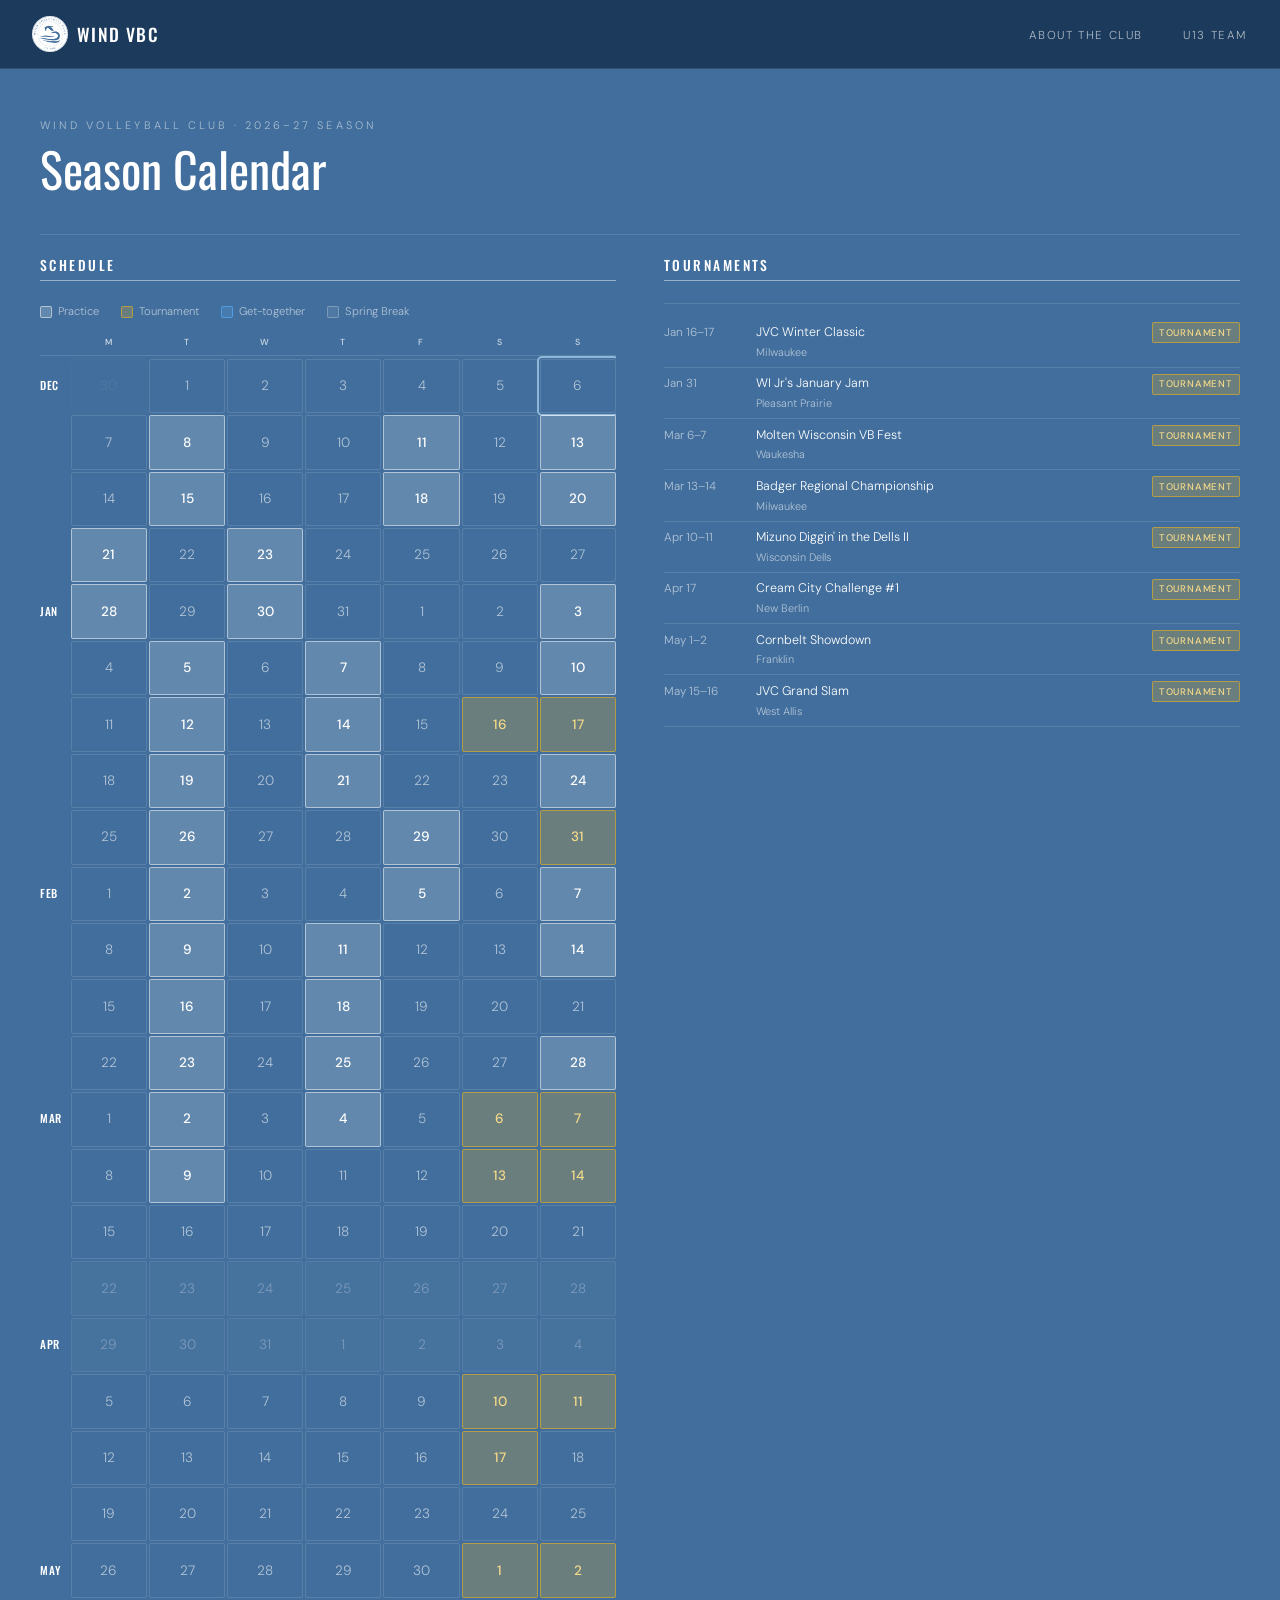
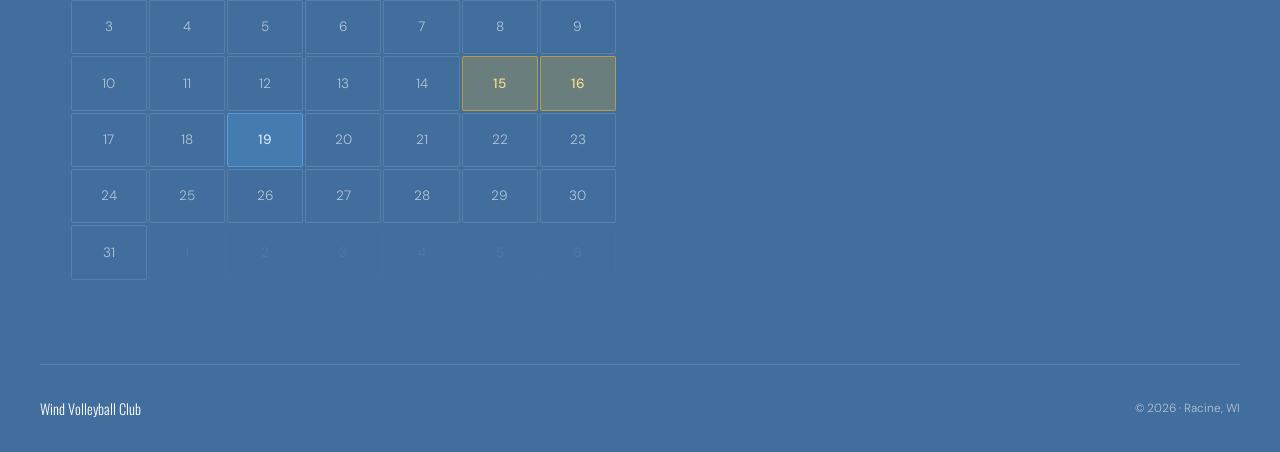
==== commit a5912ca3: "Update practice schedule through Mar 9 (new days, times, venues); add May 19 get-together" ====
--- a/calendar.html
+++ b/calendar.html
@@ -75,6 +75,7 @@
 .ls-prac  { background: var(--prac);  border: 1px solid var(--prac-border); }
 .ls-tour  { background: var(--tour);  border: 1px solid var(--tour-border); }
 .ls-major { background: var(--major); border: 1px solid var(--major-border); }
+.ls-party { background: rgba(90,172,245,.22); border: 1px solid rgba(90,172,245,.7); }
 .ls-sb    { background: rgba(255,255,255,.08); border: 1px solid rgba(255,255,255,.25); }
 
 /* CALENDAR CARD */
@@ -122,6 +123,7 @@
 .cal-cell.practice { background: var(--prac); color: var(--prac-text); border-color: var(--prac-border); font-weight: 500; }
 .cal-cell.tournament { background: var(--tour); color: var(--tour-text); border: 1px solid var(--tour-border); font-weight: 500; }
 .cal-cell.major { background: var(--major); color: var(--major-text); border: 1px solid var(--major-border); font-weight: 500; }
+.cal-cell.party { background: rgba(90,172,245,.22); color: #cfe6ff; border: 1px solid rgba(90,172,245,.7); font-weight: 500; }
 .cal-cell.today-cell { outline: 2px solid var(--accent); outline-offset: 1px; }
 
 .cal-cell[data-tip] { cursor: default; }
@@ -188,6 +190,7 @@
         <div class="legend">
           <span class="legend-item"><span class="legend-swatch ls-prac"></span>Practice</span>
           <span class="legend-item"><span class="legend-swatch ls-tour"></span>Tournament</span>
+          <span class="legend-item"><span class="legend-swatch ls-party"></span>Get-together</span>
           <span class="legend-item"><span class="legend-swatch ls-sb"></span>Spring Break</span>
         </div>
         <div class="cal-card">
@@ -221,18 +224,47 @@
 
   const MON = ['Jan','Feb','Mar','Apr','May','Jun','Jul','Aug','Sep','Oct','Nov','Dec'];
 
-  const PRAC_SET = new Set([
-    '2026-12-07','2026-12-09','2026-12-14','2026-12-16',
-    '2026-12-21','2026-12-23','2026-12-28','2026-12-30',
-    '2027-01-04','2027-01-06','2027-01-11','2027-01-13',
-    '2027-01-18','2027-01-20','2027-01-25','2027-01-27',
-    '2027-02-01','2027-02-03','2027-02-08','2027-02-10',
-    '2027-02-15','2027-02-17','2027-02-22','2027-02-24',
-    '2027-03-01','2027-03-03','2027-03-08','2027-03-10',
-    '2027-03-15','2027-03-17',
-    '2027-04-05','2027-04-07','2027-04-12','2027-04-14',
-    '2027-04-19','2027-04-21','2027-04-26','2027-04-28',
-    '2027-05-03','2027-05-05','2027-05-10','2027-05-12',
+  // Practices confirmed so far (through Mar 9). Sundays 9–11 AM, other days 4:15–6:15 PM.
+  const PRAC = new Map([
+    ['2026-12-08', 'Field House'],
+    ['2026-12-11', 'Field House'],
+    ['2026-12-13', 'JAC'],
+    ['2026-12-15', 'Field House'],
+    ['2026-12-18', 'JAC'],
+    ['2026-12-20', 'JAC'],
+    ['2026-12-21', 'JAC'],
+    ['2026-12-23', 'JAC'],
+    ['2026-12-28', 'JAC'],
+    ['2026-12-30', 'JAC'],
+    ['2027-01-03', 'JAC'],
+    ['2027-01-05', 'Field House'],
+    ['2027-01-07', 'Field House'],
+    ['2027-01-10', 'JAC'],
+    ['2027-01-12', 'Field House'],
+    ['2027-01-14', 'Field House'],
+    ['2027-01-19', 'Field House'],
+    ['2027-01-21', 'Field House'],
+    ['2027-01-24', 'JAC'],
+    ['2027-01-26', 'Field House'],
+    ['2027-01-29', 'Field House'],
+    ['2027-02-02', 'Field House'],
+    ['2027-02-05', 'Field House'],
+    ['2027-02-07', 'JAC'],
+    ['2027-02-09', 'Field House'],
+    ['2027-02-11', 'Field House'],
+    ['2027-02-14', 'JAC'],
+    ['2027-02-16', 'Field House'],
+    ['2027-02-18', 'Field House'],
+    ['2027-02-23', 'Field House'],
+    ['2027-02-25', 'Field House'],
+    ['2027-02-28', 'JAC'],
+    ['2027-03-02', 'Field House'],
+    ['2027-03-04', 'Field House'],
+    ['2027-03-09', 'Field House'],
+  ]);
+  const PRAC_SET = new Set(PRAC.keys());
+  const EXTRA = new Map([
+    ['2027-05-19', 'Post-season get-together'],
   ]);
 
   const TOURNAMENTS = [
@@ -305,7 +337,11 @@
         } else if (ds >= '2027-03-22' && ds <= '2027-04-04') {
           cls += ' spring-break'; tip = 'Spring Break';
         } else if (PRAC_SET.has(ds)) {
-          cls += ' practice'; tip = 'Practice';
+          const dd = pdate(ds);
+          cls += ' practice';
+          tip = 'Practice · ' + (dd.getDay() === 0 ? '9–11 AM' : '4:15–6:15 PM') + ' · ' + PRAC.get(ds);
+        } else if (EXTRA.has(ds)) {
+          cls += ' party'; tip = EXTRA.get(ds);
         } else if (TMAP.has(ds)) {
           const t = TMAP.get(ds);
           cls += t.major ? ' major' : ' tournament';
--- a/theme.css
+++ b/theme.css
@@ -87,9 +87,9 @@
   display: flex; align-items: center; justify-content: space-between;
   border-bottom: 1px solid rgba(255,255,255,.12);
   position: sticky; top: env(safe-area-inset-top, 0px); z-index: 100;
-  background: var(--card-bg);
-  margin-left: max(-16px, calc(-1 * env(safe-area-inset-left, 0px)));
-  margin-right: max(-16px, calc(-1 * env(safe-area-inset-right, 0px)));
+  background: var(--nav-bg);
+  margin-left: calc(-1 * max(16px, env(safe-area-inset-left, 0px)));
+  margin-right: calc(-1 * max(16px, env(safe-area-inset-right, 0px)));
   padding: 1rem max(2rem, env(safe-area-inset-left, 0px));
   padding-left: max(2rem, env(safe-area-inset-left, 0px));
   padding-right: max(2rem, env(safe-area-inset-right, 0px));
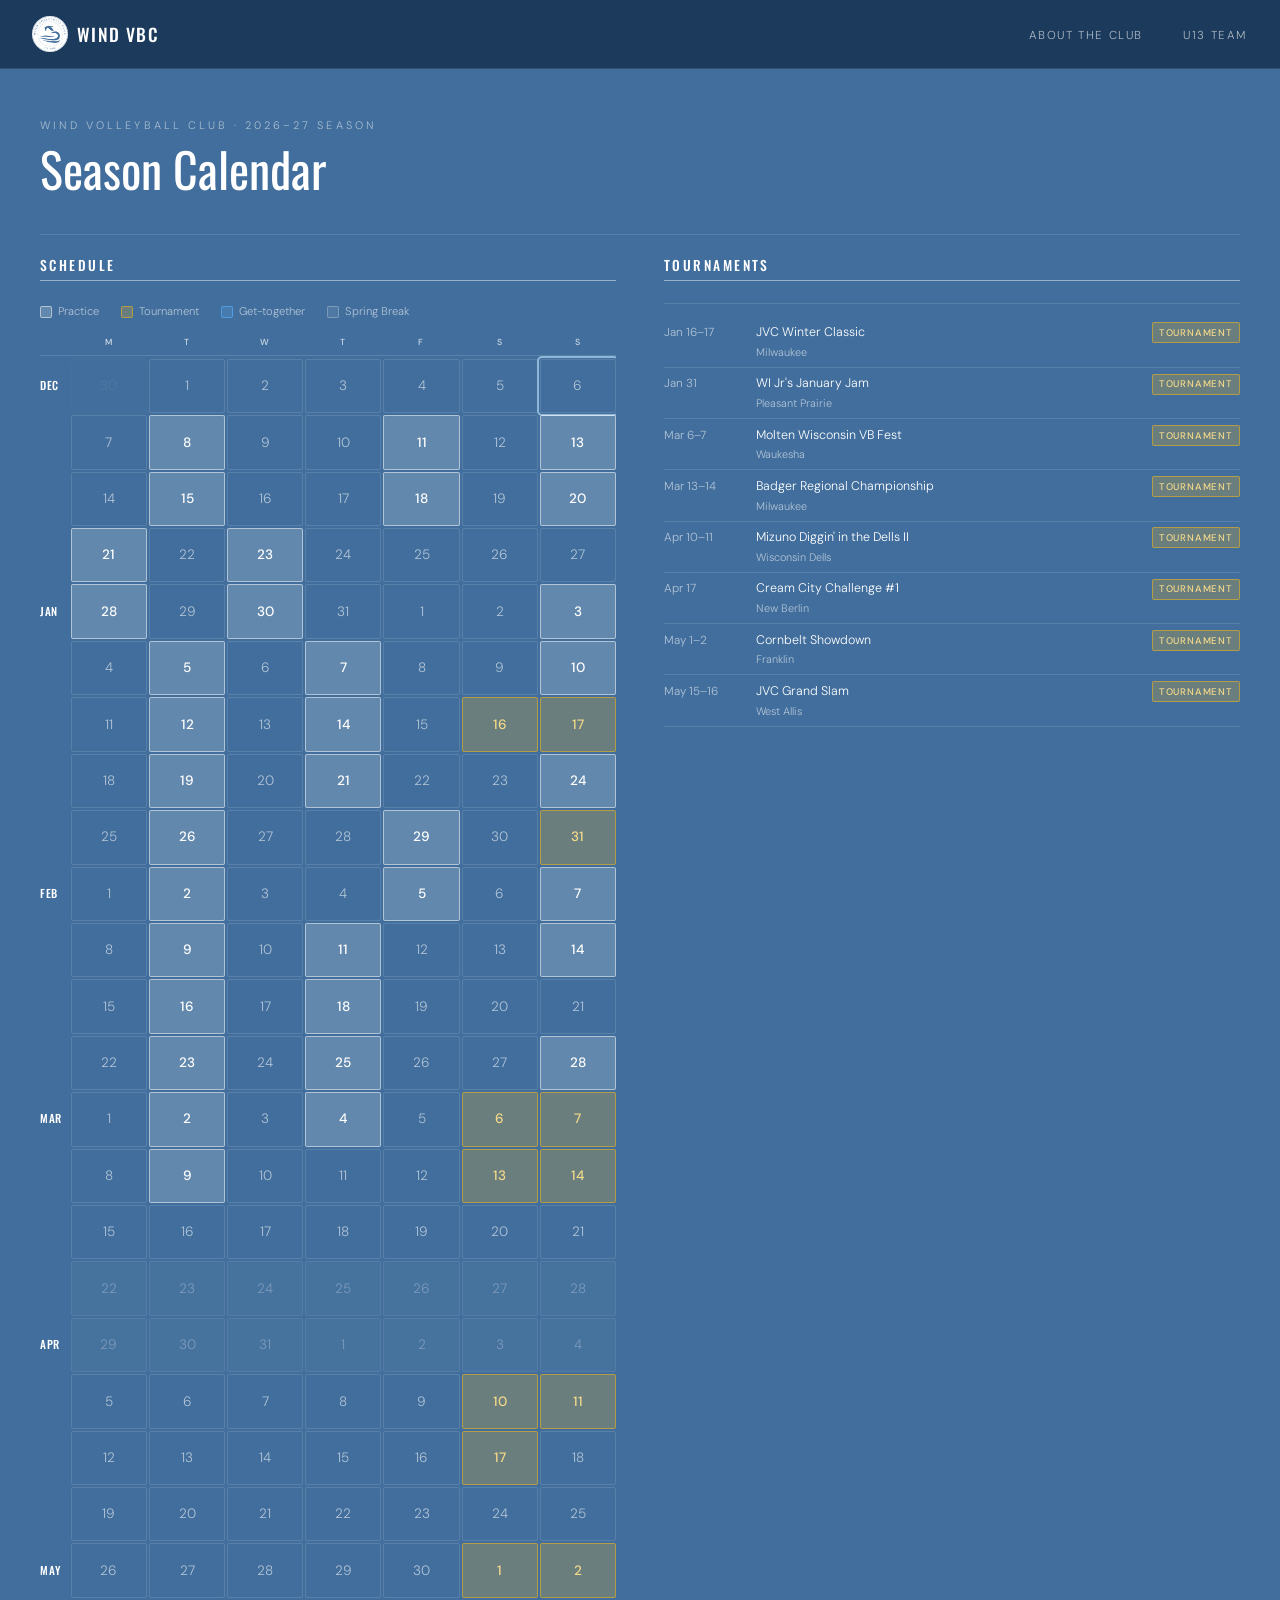
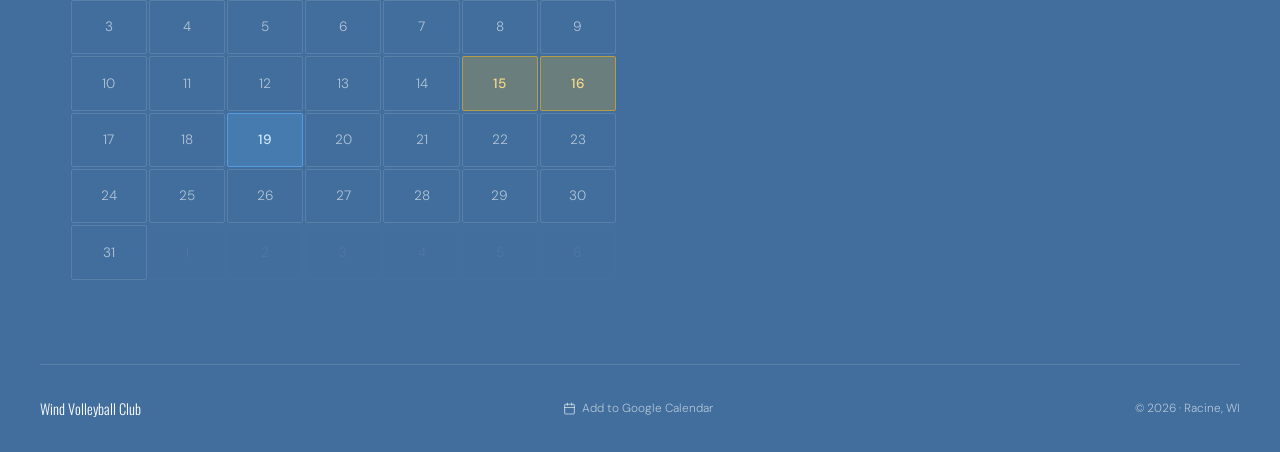
==== commit 8839079e: "Update calendar with new practice schedule, venues, and get-together Co-Authored-By: Claude Sonnet 4" ====
--- a/calendar.html
+++ b/calendar.html
@@ -210,6 +210,10 @@
 
   <footer>
     <span class="footer-logo">Wind Volleyball Club</span>
+    <a href="https://calendar.google.com/calendar/u/0?cid=Y18zMGMyYWRlMGY1NjM5OTIyMjc1ZjA1Y2NkMGYxYzU2YTJjZmJiMzU4NGU4MDg1ZDNmOGVhZDA5ZTM5MDFiYTIwQGdyb3VwLmNhbGVuZGFyLmdvb2dsZS5jb20" target="_blank" rel="noopener" style="font-size:.74rem; color:var(--muted); text-decoration:none; display:flex; align-items:center; gap:.35rem;">
+      <svg width="13" height="13" viewBox="0 0 24 24" fill="none" stroke="currentColor" stroke-width="2" stroke-linecap="round" stroke-linejoin="round" style="flex-shrink:0"><rect x="3" y="4" width="18" height="18" rx="2"/><line x1="16" y1="2" x2="16" y2="6"/><line x1="8" y1="2" x2="8" y2="6"/><line x1="3" y1="10" x2="21" y2="10"/></svg>
+      Add to Google Calendar
+    </a>
     <span>© 2026 · Racine, WI</span>
   </footer>
 </div>
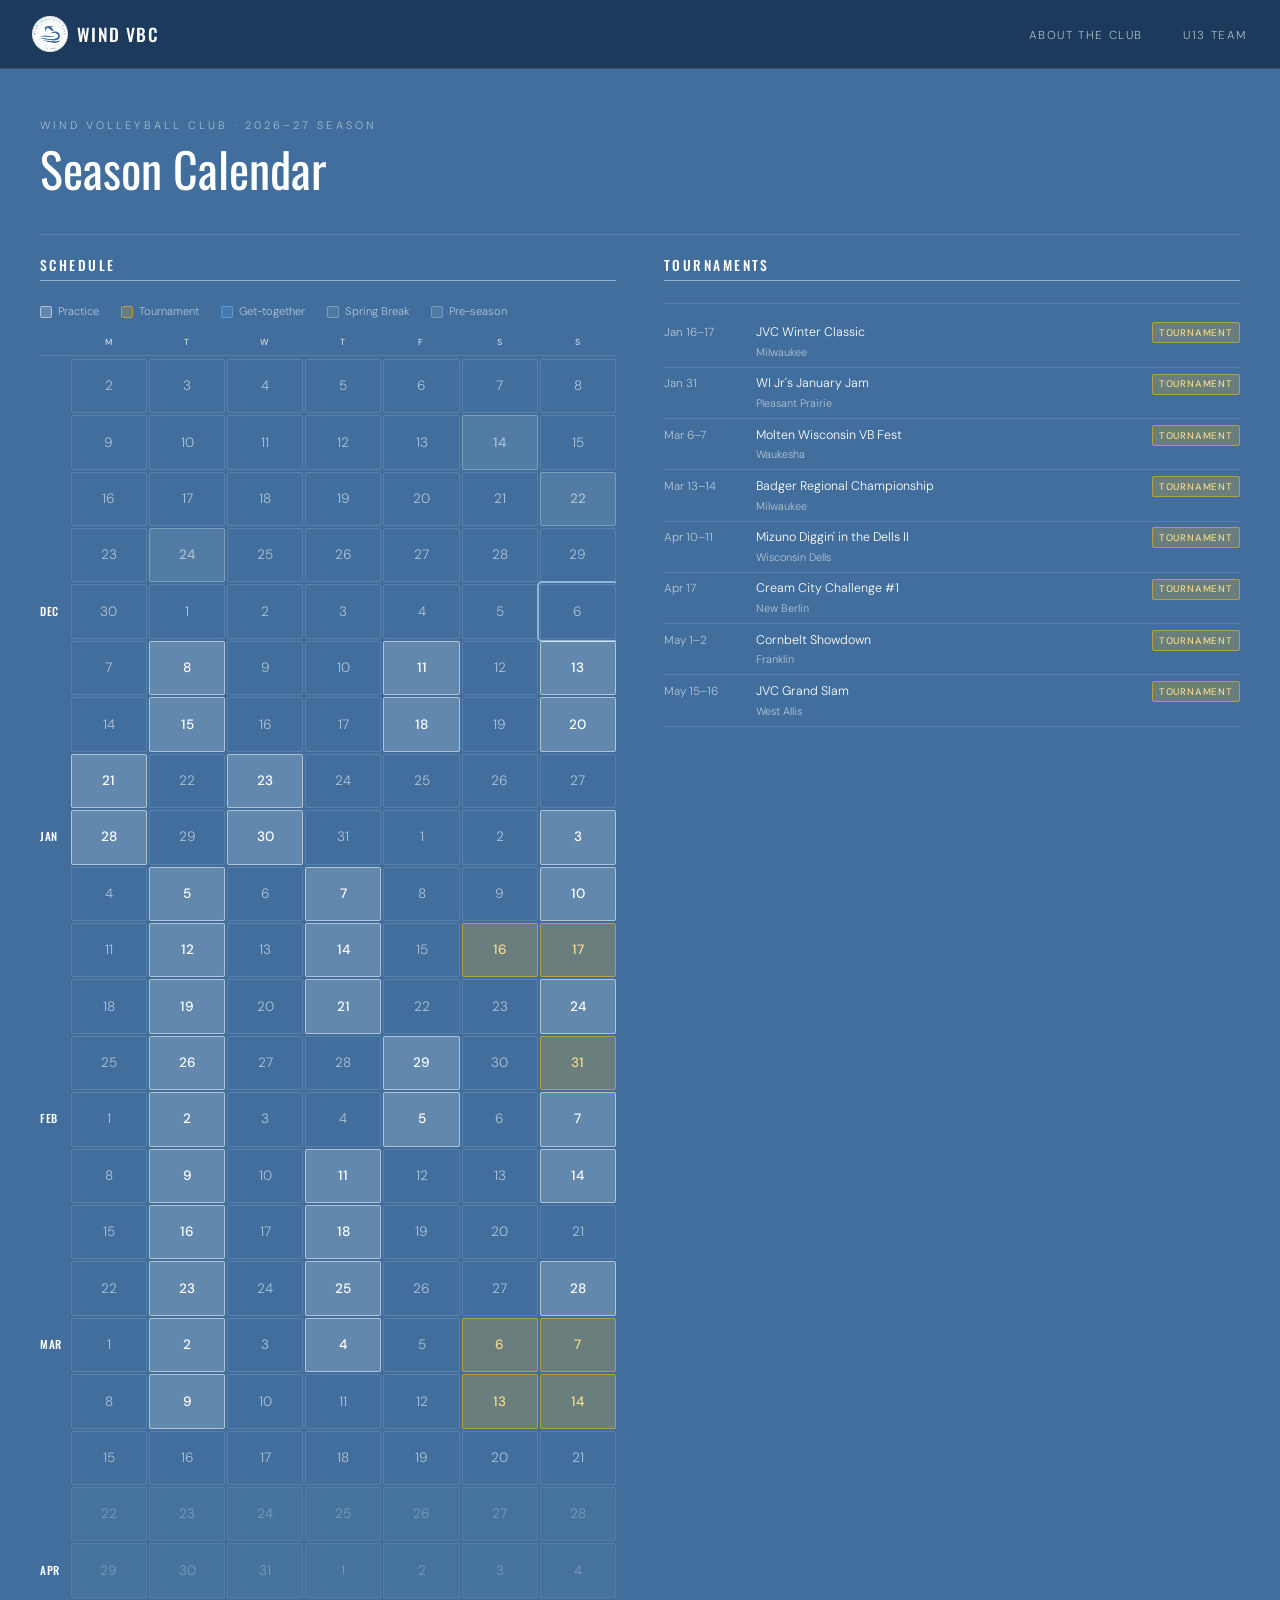
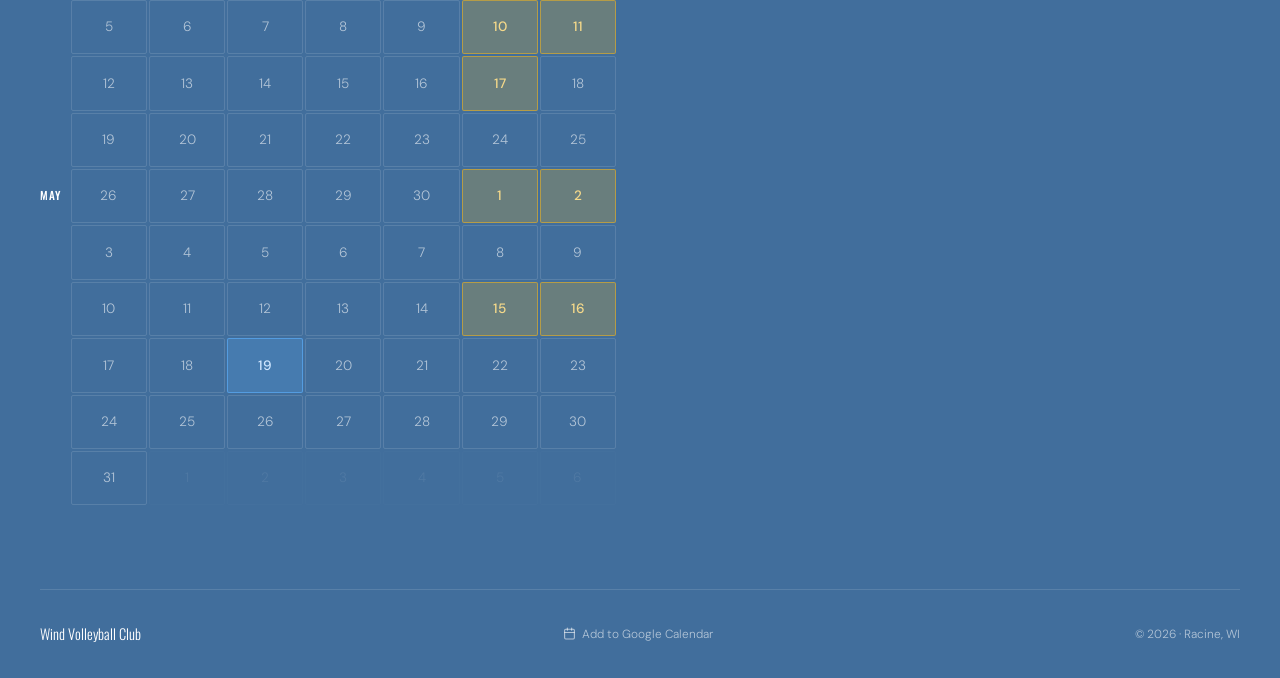
==== commit a1bb4537: "Add pre-season optional practices (Nov 14, 22, 24) to calendar and practices Co-Authored-By: Claude " ====
--- a/calendar.html
+++ b/calendar.html
@@ -77,6 +77,7 @@
 .ls-major { background: var(--major); border: 1px solid var(--major-border); }
 .ls-party { background: rgba(90,172,245,.22); border: 1px solid rgba(90,172,245,.7); }
 .ls-sb    { background: rgba(255,255,255,.08); border: 1px solid rgba(255,255,255,.25); }
+.ls-pre  { background: var(--prac); border: 1px solid var(--prac-border); opacity: .5; }
 
 /* CALENDAR CARD */
 .cal-card {
@@ -125,6 +126,7 @@
 .cal-cell.major { background: var(--major); color: var(--major-text); border: 1px solid var(--major-border); font-weight: 500; }
 .cal-cell.party { background: rgba(90,172,245,.22); color: #cfe6ff; border: 1px solid rgba(90,172,245,.7); font-weight: 500; }
 .cal-cell.today-cell { outline: 2px solid var(--accent); outline-offset: 1px; }
+.cal-cell.pre-season { background: var(--prac); color: var(--prac-text); border-color: var(--prac-border); font-weight: 500; opacity: .55; }
 
 .cal-cell[data-tip] { cursor: default; }
 .cal-cell[data-tip]:hover::after {
@@ -192,6 +194,7 @@
           <span class="legend-item"><span class="legend-swatch ls-tour"></span>Tournament</span>
           <span class="legend-item"><span class="legend-swatch ls-party"></span>Get-together</span>
           <span class="legend-item"><span class="legend-swatch ls-sb"></span>Spring Break</span>
+          <span class="legend-item"><span class="legend-swatch ls-pre"></span>Pre-season</span>
         </div>
         <div class="cal-card">
           <div class="cal-inner">
@@ -267,6 +270,11 @@
     ['2027-03-09', 'Field House'],
   ]);
   const PRAC_SET = new Set(PRAC.keys());
+  const PRE_PRAC = new Map([
+    ['2026-11-14', { time: '12–2 PM',  venue: 'JAC' }],
+    ['2026-11-22', { time: '8–10 AM', venue: 'JAC' }],
+    ['2026-11-24', { time: '8–10 AM', venue: 'JAC' }],
+  ]);
   const EXTRA = new Map([
     ['2027-05-19', 'Post-season get-together'],
   ]);
@@ -298,7 +306,7 @@
   const TODAY = fmt(new Date());
 
   function inSeason(m, y) {
-    return (m === 11 && y === 2026) || (m >= 0 && m <= 4 && y === 2027);
+    return (m === 10 && y === 2026) || (m === 11 && y === 2026) || (m >= 0 && m <= 4 && y === 2027);
   }
 
   function render() {
@@ -307,7 +315,7 @@
         `<div class="cal-col-hd">${d}</div>`).join('');
 
     const cal = document.getElementById('cal');
-    const calStart = pdate('2026-11-30');
+    const calStart = pdate('2026-11-02');
     const calEnd   = pdate('2027-06-06');
     const labeled  = new Set();
     const cur = new Date(calStart);
@@ -338,6 +346,9 @@
 
         if (!active) {
           cls += ' out-range';
+        } else if (PRE_PRAC.has(ds)) {
+          const pre = PRE_PRAC.get(ds);
+          cls += ' pre-season'; tip = 'Pre-season (optional) · ' + pre.time + ' · ' + pre.venue;
         } else if (ds >= '2027-03-22' && ds <= '2027-04-04') {
           cls += ' spring-break'; tip = 'Spring Break';
         } else if (PRAC_SET.has(ds)) {
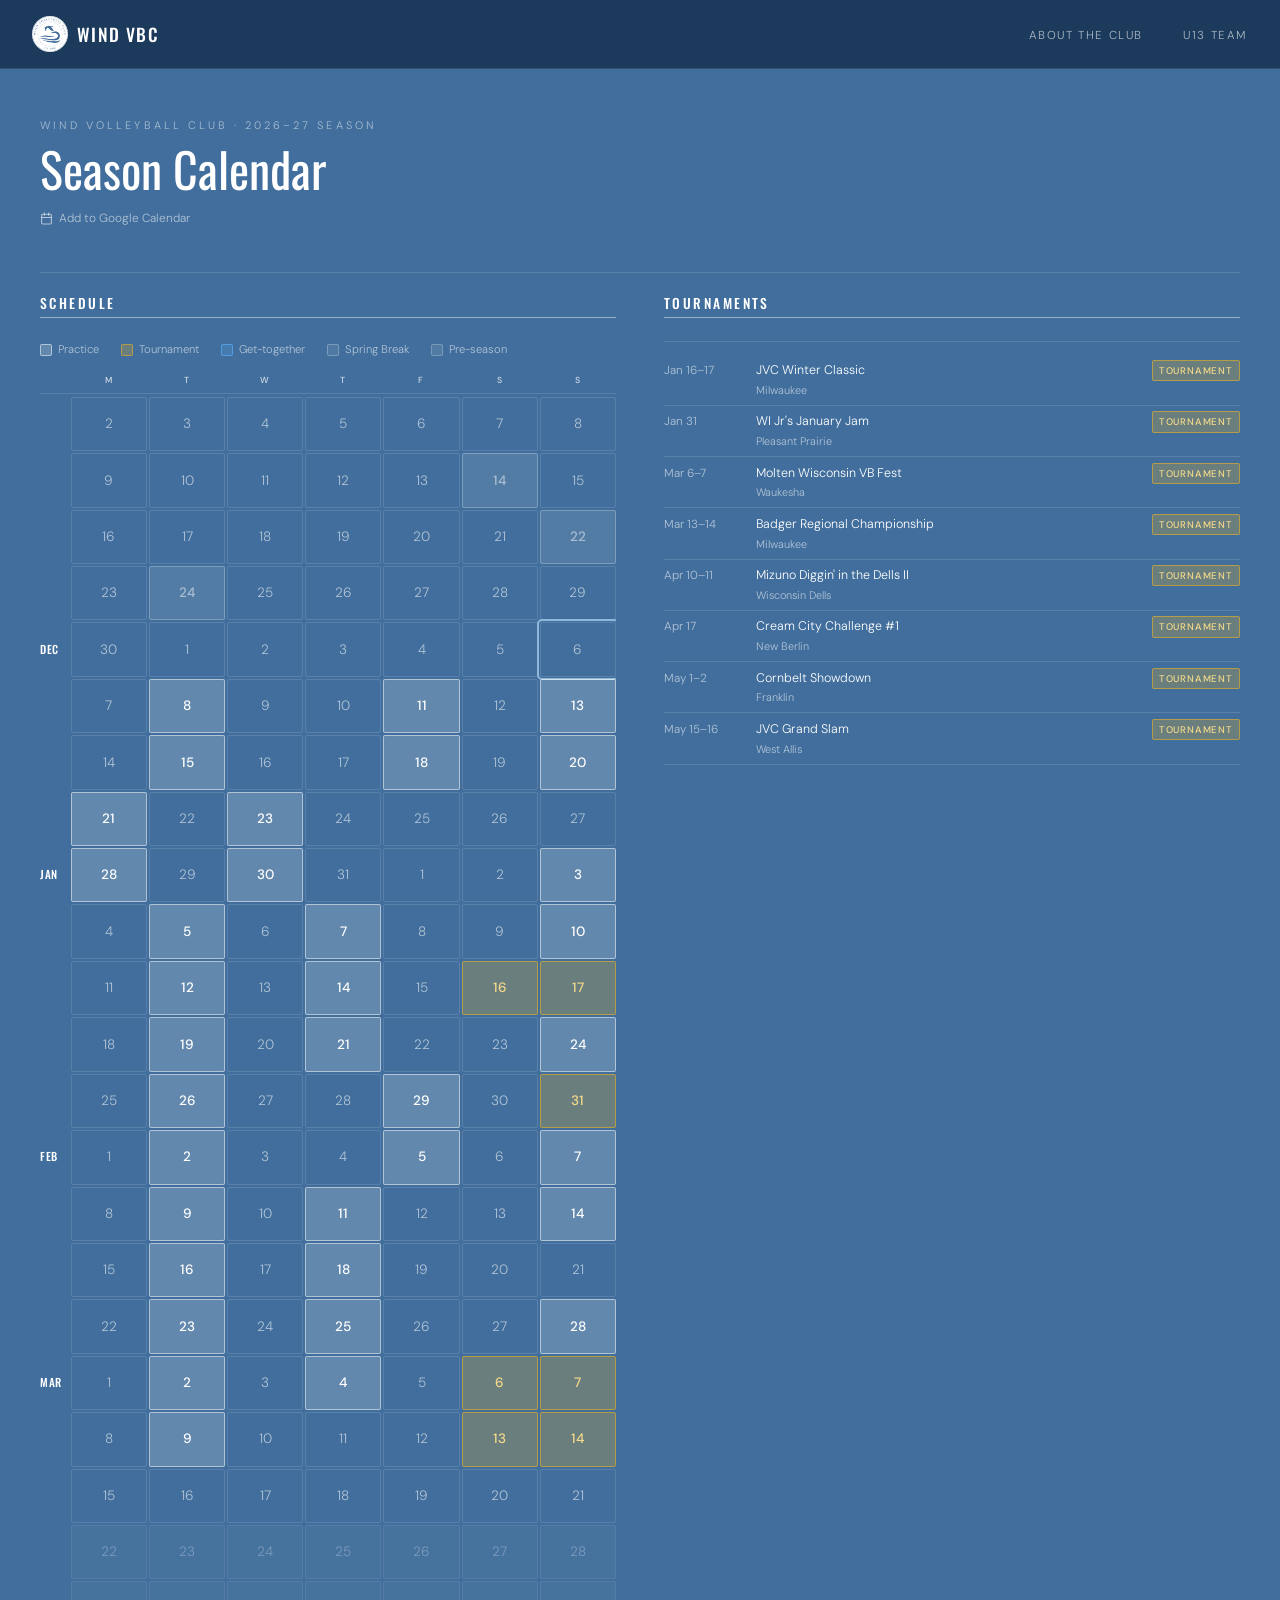
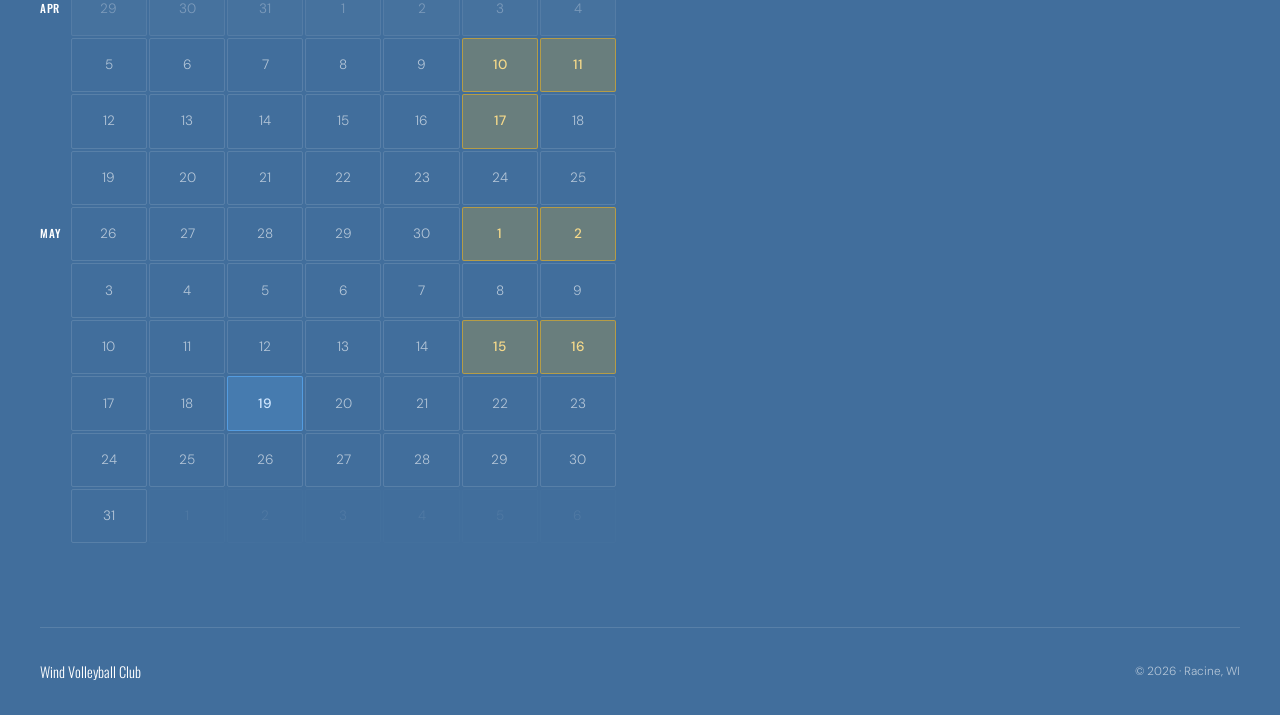
==== commit fde83b3c: "Move Add to Google Calendar link to hero section Co-Authored-By: Claude Sonnet 4.6 <noreply@anthropi" ====
--- a/calendar.html
+++ b/calendar.html
@@ -183,6 +183,10 @@
   <div class="hero">
     <p class="eyebrow">Wind Volleyball Club · 2026–27 Season</p>
     <h1 class="hero-title">Season Calendar</h1>
+    <a href="https://calendar.google.com/calendar/u/0?cid=Y18zMGMyYWRlMGY1NjM5OTIyMjc1ZjA1Y2NkMGYxYzU2YTJjZmJiMzU4NGU4MDg1ZDNmOGVhZDA5ZTM5MDFiYTIwQGdyb3VwLmNhbGVuZGFyLmdvb2dsZS5jb20" target="_blank" rel="noopener" style="margin-top:.9rem; font-size:.74rem; color:var(--muted); text-decoration:none; display:inline-flex; align-items:center; gap:.35rem;">
+      <svg width="13" height="13" viewBox="0 0 24 24" fill="none" stroke="currentColor" stroke-width="2" stroke-linecap="round" stroke-linejoin="round" style="flex-shrink:0"><rect x="3" y="4" width="18" height="18" rx="2"/><line x1="16" y1="2" x2="16" y2="6"/><line x1="8" y1="2" x2="8" y2="6"/><line x1="3" y1="10" x2="21" y2="10"/></svg>
+      Add to Google Calendar
+    </a>
   </div>
 
   <div class="content">
@@ -213,10 +217,6 @@
 
   <footer>
     <span class="footer-logo">Wind Volleyball Club</span>
-    <a href="https://calendar.google.com/calendar/u/0?cid=Y18zMGMyYWRlMGY1NjM5OTIyMjc1ZjA1Y2NkMGYxYzU2YTJjZmJiMzU4NGU4MDg1ZDNmOGVhZDA5ZTM5MDFiYTIwQGdyb3VwLmNhbGVuZGFyLmdvb2dsZS5jb20" target="_blank" rel="noopener" style="font-size:.74rem; color:var(--muted); text-decoration:none; display:flex; align-items:center; gap:.35rem;">
-      <svg width="13" height="13" viewBox="0 0 24 24" fill="none" stroke="currentColor" stroke-width="2" stroke-linecap="round" stroke-linejoin="round" style="flex-shrink:0"><rect x="3" y="4" width="18" height="18" rx="2"/><line x1="16" y1="2" x2="16" y2="6"/><line x1="8" y1="2" x2="8" y2="6"/><line x1="3" y1="10" x2="21" y2="10"/></svg>
-      Add to Google Calendar
-    </a>
     <span>© 2026 · Racine, WI</span>
   </footer>
 </div>
